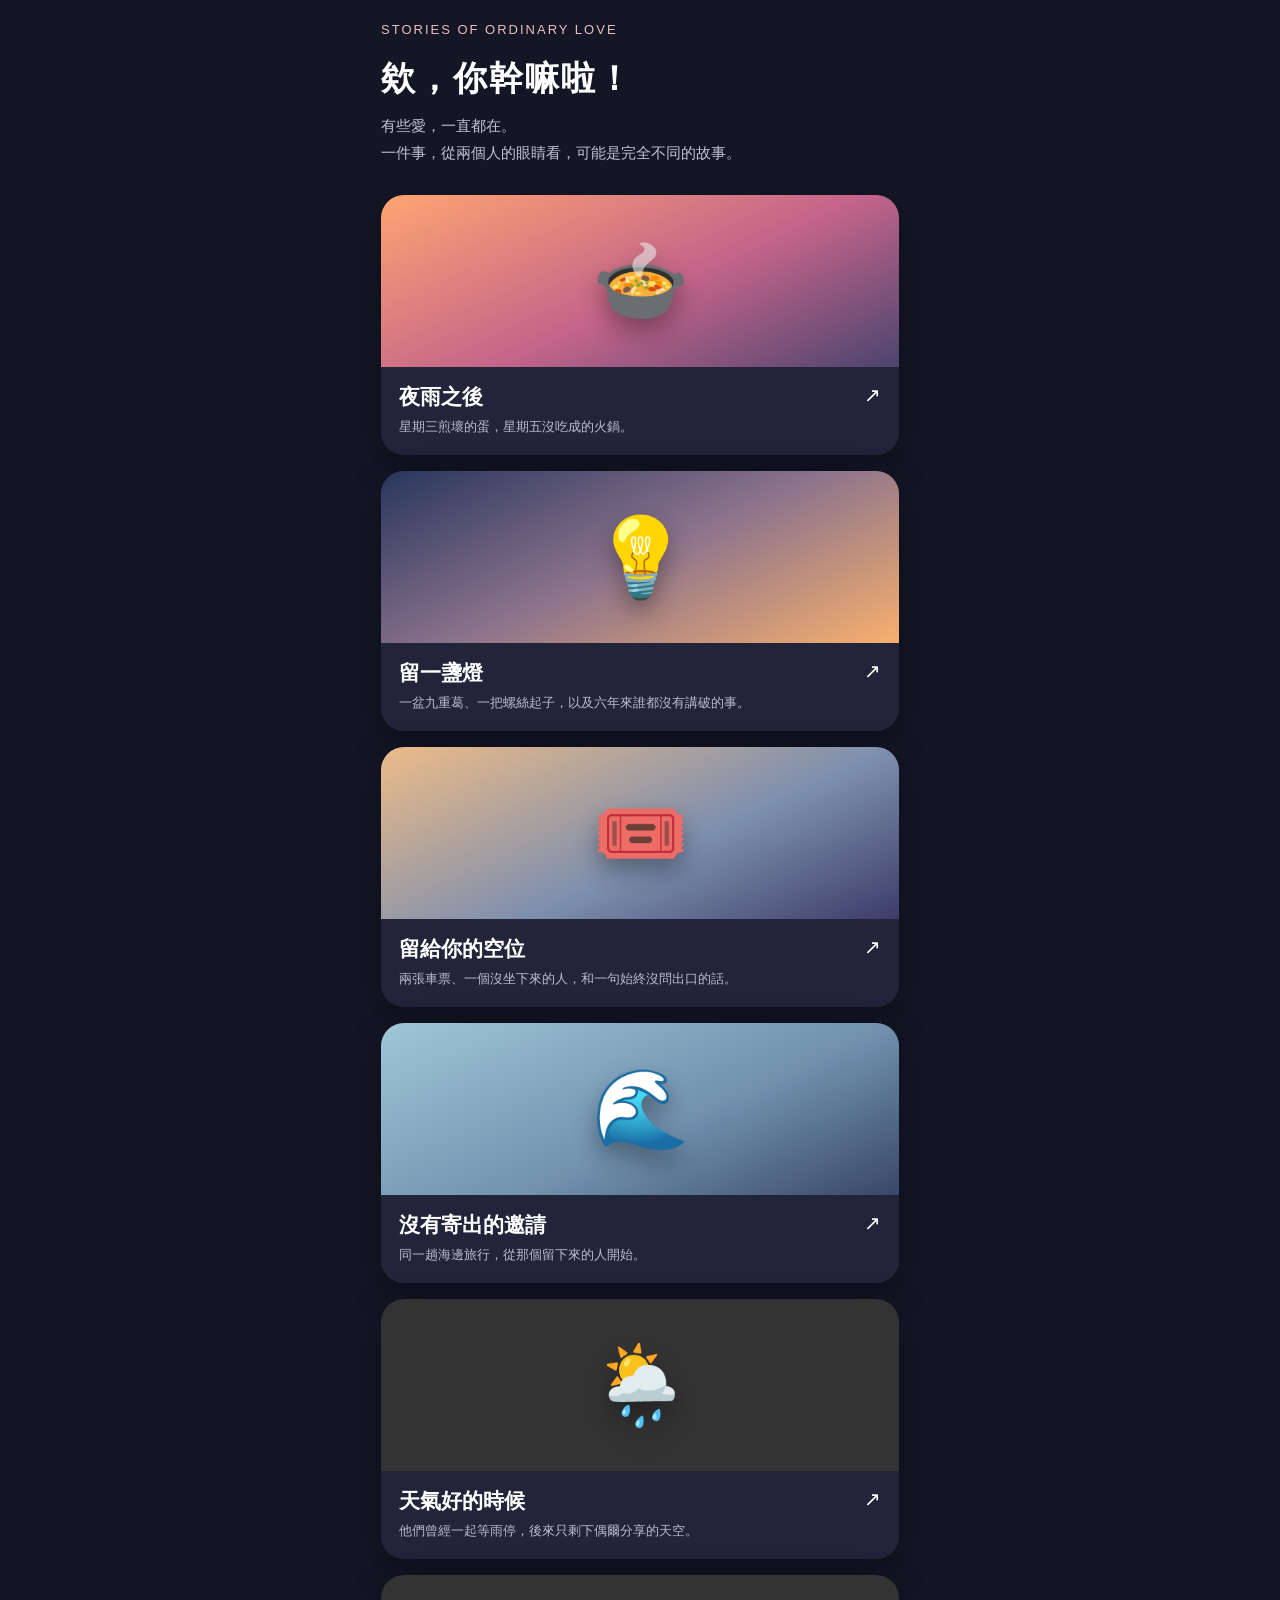
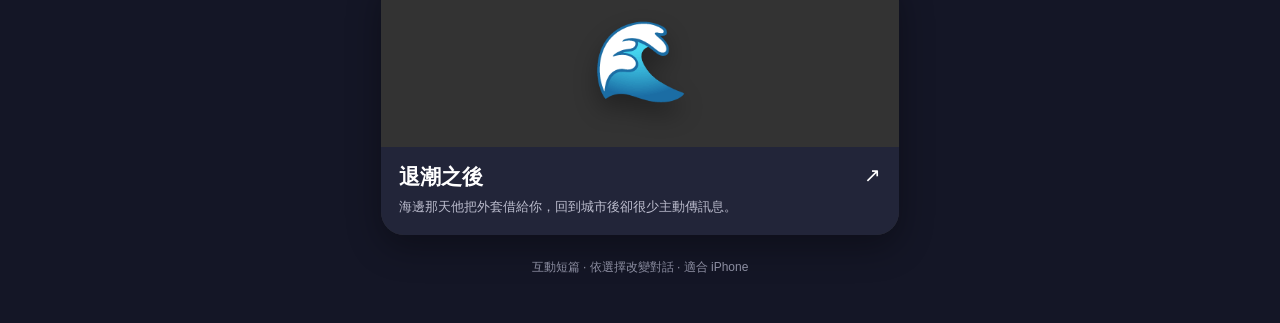
==== index.html @ e8dc50cb "Fix literal backslash-n in all six story endings" ====
<!doctype html><html lang="zh-Hant"><head><meta charset="utf-8"><meta name="viewport" content="width=device-width,initial-scale=1,viewport-fit=cover"><meta name="theme-color" content="#151728"><meta name="description" content="欸，你幹嘛啦！六篇關於日常、誤解、離別與愛的互動故事。"><title>欸，你幹嘛啦！｜互動故事館</title><style>
:root{font-family:-apple-system,BlinkMacSystemFont,"Noto Sans TC",sans-serif;color:#fff;--card:#25283e}*{box-sizing:border-box}body{margin:0;background:#141626;min-height:100dvh}.wrap{max-width:550px;margin:auto;min-height:100dvh;padding:env(safe-area-inset-top) 16px calc(35px + env(safe-area-inset-bottom))}button{font:inherit;cursor:pointer}.brand{font-size:13px;letter-spacing:2px;color:#eabebd;padding-top:22px}.lead{font-size:34px;letter-spacing:2px;line-height:1.25;margin:20px 0 12px}.sub{color:#c2c3d5;line-height:1.85;font-size:15px}.tiles{display:grid;gap:16px;margin-top:28px}.tile{border:0;text-align:left;width:100%;position:relative;overflow:hidden;border-radius:23px;padding:0;color:#fff;background:#333;box-shadow:0 12px 35px #0005}.tile .art{height:172px;display:grid;place-items:center;font-size:78px;position:relative;text-shadow:0 12px 25px #0005}.tile .detail{padding:16px 18px 19px;background:#222539}.tile strong{display:block;font-size:21px;margin-bottom:6px}.tile small{font-size:13px;color:#bbbccd}.tile .arrow{float:right;font-size:20px}.art.pot{background:linear-gradient(155deg,#ffa472,#c3648a 55%,#4b446e)}.art.light{background:linear-gradient(155deg,#28365d,#8c738c 50%,#f7b06e)}.art.seat{background:linear-gradient(155deg,#edbb88,#7d8fae 58%,#3c3c69)}.art.otherbank{background:linear-gradient(155deg,#9fc7d6,#7191af 58%,#394667)}.story{display:none}.nav{display:flex;align-items:center;justify-content:space-between;margin:18px 0 14px}.back{border:1px solid #ffffff45;border-radius:50px;padding:9px 15px;background:#ffffff12;color:#fff}.counter{color:#c8c2ce;font-size:13px}.sceneArt{height:245px;display:grid;place-items:center;position:relative;border-radius:24px;font-size:98px;overflow:hidden;text-shadow:0 12px 34px #0007}.sceneArt.pot{background:radial-gradient(circle at 85% 15%,#ffe6bb55,transparent 40%),linear-gradient(150deg,#ae6174,#44334d 70%,#252e4b)}.sceneArt.light{background:radial-gradient(circle at 50% 50%,#ffc96b77,transparent 36%),linear-gradient(150deg,#30425d,#171e36 78%)}.sceneArt.seat{background:radial-gradient(circle at 25% 15%,#fff3bd88,transparent 48%),linear-gradient(145deg,#b79c9b,#40577a)}.sceneArt.otherbank{background:radial-gradient(circle at 25% 15%,#e9f4ff88,transparent 48%),linear-gradient(145deg,#83b6c6,#344a71)}.time{font-size:12px;color:#dfc3bc;letter-spacing:1px;margin:24px 0 7px}.chapter{font-size:27px;line-height:1.35;margin:0 0 14px}.prose{font-size:16px;line-height:1.9;white-space:pre-line;color:#f0edf4;margin-bottom:25px}.choices{display:grid;gap:10px}.choice{color:#25243a;text-align:left;background:#f8f1ed;padding:18px 17px;border:0;border-radius:15px;font-weight:600;line-height:1.5}.choice:active{transform:scale(.99);background:#e0ccdf}.scene-next{display:block;width:100%;padding:17px 20px;margin-top:12px;border:1px solid #d3b9b0aa;border-radius:15px;background:linear-gradient(110deg,#f3d1c0,#e7b4a4);color:#32283b;font-weight:700;text-align:left;font-size:16px}.scene-next:active{transform:scale(.99)}.ai-reply:empty{display:none}.ai-reply{white-space:pre-wrap;border-left-color:#e8b2ca}.note{font-size:13px;line-height:1.8;color:#a6a8c2;margin:18px 0}textarea{width:100%;background:#faf5f1;border:0;border-radius:14px;padding:16px;font:inherit;min-height:125px;resize:vertical;color:#302c40}.primary{display:block;width:100%;border:0;border-radius:50px;background:linear-gradient(100deg,#f3bdc6,#f6caab);padding:16px;font-weight:700;color:#34263c;margin-top:14px}.secondary{display:block;width:100%;border:1px solid #a9a5bf66;color:white;background:transparent;padding:13px;border-radius:50px;margin-top:12px}.quote{background:#f5e4dc;color:#332e40;padding:20px;border-radius:16px;white-space:pre-line;line-height:1.85}.reveal{background:#252a42;padding:19px;border-left:3px solid #ffd0aa;border-radius:12px;line-height:2;white-space:pre-line;margin-top:15px}.footer{text-align:center;color:#9294a8;font-size:12px;margin-top:24px}.hearts{font-size:24px;opacity:.9}progress{width:100%;height:4px;accent-color:#ffd2ad;margin:5px 0 15px}
</style></head><body><main class="wrap"><section id="home"><div class="brand">STORIES OF ORDINARY LOVE</div><h1 class="lead">欸，你幹嘛啦！</h1><div class="sub">有些愛，一直都在。<br>一件事，從兩個人的眼睛看，可能是完全不同的故事。</div><div class="tiles" id="tiles"></div><p class="footer">互動短篇 · 依選擇改變對話 · 適合 iPhone</p></section><section class="story" id="story"><div class="nav"><button class="back" id="homebtn">← 故事館</button><span class="counter" id="count"></span></div><progress id="bar" max="100" value="0"></progress><div class="sceneArt" id="art"></div><div class="time" id="time"></div><h2 class="chapter" id="title"></h2><div class="prose" id="text"></div><div class="choices" id="choices"></div><div id="extra"></div><div class="note" id="footnote"></div></section></main>
<script>
const stories=[
{id:'pot',name:'夜雨之後',tag:'一頓沒吃成的火鍋',emoji:'🍲',more:'星期三煎壞的蛋，星期五沒吃成的火鍋。',steps:[{"time":"星期三 · 17:36","title":"星期五，先說好喔","body":"超市門口下著雨，他突然指著火鍋海報。\n「欸，星期五要不要去吃？」\n\n你以為他在開玩笑。\n但他拿出手機，真的把星期五晚上七點半放進行事曆。\n\n「你要鴛鴦鍋還是麻辣？」\n\n他把雨傘往你的方向移。你突然開始期待那個還沒到的晚上。","opts":[["「吃完一起散步？」","walk","他說：「不要走太遠啦。」但沒有拒絕。"],["「這次我可以偷幾片肉？」","meat","「一片。最多一片！」你們笑著走進雨裡。"],["「你主動約的喔，別忘記。」","promise","他把行事曆畫面拿到你面前：「有記啦！」"]]},
{time:'星期三 · 20:46',title:'半熟蛋，完全熟',body:'「你吃飯了？」\n「吃了啊。」\n你打開冰箱，只剩兩顆蛋。\n他看你一眼，把遊戲暫停。\n「……我煎給你啦。」\n\n「我要半熟的。」\n「我知道啦！」\n三分鐘後，蛋黃全熟。\n他低聲罵了一句，還是把比較漂亮的那一顆給你。',opts:[['「其實我想跟你一起吃。」','soft'],['「你的半熟是石頭嗎？」','joke'],['從後面抱他一下','hug']]},
{time:'星期三 · 21:16',title:'三片肉',body:'隔壁阿姨敲門，提醒陽台衣服淋濕了。\n他衝去救制服，一隻襪子卻掉到樓下。\n「靠，那隻很好穿欸！」\n你笑得直不起腰。\n\n後來他窩在沙發上，拿起手機確認行事曆。\n「欸，星期五火鍋七點半喔？我有記。」\n「你下午不是才約過？」\n「確認一下不行喔？」\n他瞥你一眼，忽然補一句：「可是這次不准偷吃我三片肉。」',opts:[['「你還記得三片喔？」','joke'],['「其實你今天主動約我，我很開心。」','soft'],['「好，七點半我來訂位。」','plan']]},
{time:'星期五 · 18:47',title:'穿好了的衣服',body:'你已經換好衣服。\n手機亮了。\n\n「我臨時有事，火鍋今天沒辦法了。抱歉。」\n\n你看向桌上昨天選好的菜單。\n訊息上顯示已讀。\n你不知道他正在做什麼。',opts:[['「你不是自己約我的嗎？」','anger'],['「發生什麼事了？」','ask'],['「我已經換好衣服了欸。」','hurt']]},
{time:'星期五 · 20:46',title:'門口的另一雙鞋',body:'回到家，玄關多了一雙白鞋。\n廚房傳來他的笑聲。桌上有兩個便當盒，以及你愛吃的布丁。\n\n他看到你，先是一愣。\n「欸，我朋友來一下。」\n「……你不要先生氣喔。」\n\n朋友走出來，眼睛紅紅的。\n「抱歉，我剛分手。是他叫我過來的。」\n\n他終於看著你。\n「我不該只說有事。但我當時真的不能丟下他。」',opts:[['「你可以陪他，但不要讓我一直等。」','honest'],['「所以我的感受就不重要？」','anger'],['「他現在還好嗎？」','care']]},
{time:'星期五 · 21:38',title:'一盒布丁',body:'朋友走了。\n他把布丁推到你面前。\n\n「我今天也有想跟你吃火鍋啊。」\n手機又響，是剛剛的朋友。\n他看著螢幕，沒有立刻接。\n你忽然不知道該希望他留下，還是希望他接電話。',opts:[['「你先確認他好不好，然後陪我一下。」','care'],['「其實我現在也需要你。」','honest'],['「今天先這樣吧。」','distance']]}],
reveal:'18:04，他收到朋友的求救訊息。\n他看了看你們訂好的火鍋，猶豫很久。\n\n他不擅長解釋，也怕你失望，最後只傳「有事」。\n\n在便利商店，他突然說：「幫我拿那個布丁。」\n朋友問：「誰要吃？」\n他說：「我家那個。」\n\n這些都沒有讓那次失約變得不痛。但那盒布丁也不是無緣無故出現的。'},
{id:'light',name:'留一盞燈',tag:'六年的樓梯燈',emoji:'💡',more:'一盆九重葛、一把螺絲起子，以及六年來誰都沒有講破的事。',steps:[{"time":"三年前 · 颱風過後","title":"你們一起搬起那盆花","body":"九重葛被颱風吹倒在樓梯間。\n你一個人搬不起來，阿岳穿著拖鞋下樓幫你。\n\n「你是在跟一盆植物打架喔？」\n\n你說以後等花開了，樓梯間一定很好看。\n他一邊幫你扶花盆一邊笑：「先活到下星期再說啦。」\n\n你們第一次約好一起照顧它。","opts":[["「我澆水，你幫我顧花盆。」","plant","他嫌你會把花淹死，隔天還是找來接水的盆子。"],["「等開花我們拍照！」","photo","他說很無聊，卻真的拿起手機拍了一張滿是泥土的花盆。"],["「以後路過也幫我看看嘛。」","look","他說：「我沒那麼閒。」但走上樓時還是回頭看了一眼。"]]},
{time:'星期日 · 19:38',title:'那盆不見了的植物',body:'你和阿岳住同一棟公寓六年。他住五樓，你住四樓。\n\n上次你半夜發燒，他送藥過來，隔天照樣跟你算七十六塊。\n\n但他最近常常不回訊息。\n而今天，你們一起照顧三年的九重葛不見了。\n\n他回你：「搬走了。樓梯不能放東西。」',opts:[['「你最近是不是在躲我？」','ask'],['「那盆養三年欸！你搬去哪？」','plant'],['直接上五樓敲門','door']]},
{time:'星期日 · 19:51',title:'他沒說的事',body:'阿岳開門時，穿著舊 T 恤，肩膀都是灰。\n後面堆滿紙箱。\n\n「你要搬家？」\n「對啊，公司調台中。」\n「什麼時候？」\n「明天。」\n\n你愣住了。\n他抱起紙箱，底下突然破了，螺絲灑滿樓梯。\n「幹！！！」',opts:[['蹲下去幫他撿螺絲','help'],['「你他媽螺絲真的掉滿地了。」','joke'],['「你怎麼現在才跟我講？」','hurt']]},
{time:'星期日 · 20:18',title:'三年前的那顆',body:'你們蹲著撿螺絲。\n他忽然指著其中一顆。\n\n「欸，那顆是三年前你借我的吧。」\n「哪有人記螺絲記三年？」\n「我啊，我還沒還。」\n\n你們笑了一下。\n然後他低頭說：「其實我沒有很想走啦。」\n\n你問他為什麼不早說。\n「因為我一想到你會問九重葛怎麼辦，就不知道怎麼回答。」',opts:[['「我以為你討厭我了。」','honest'],['「今晚我陪你整理。」','help'],['「我還是很生氣。」','hurt']]},
{time:'星期日 · 22:07',title:'一把鑰匙',body:'搬完最後一箱，他把借來的螺絲起子還給你。\n還有你家的備用鑰匙。\n\n「以後沒辦法幫你收包裹了。」\n\n他走到門口，突然停下。\n「欸，你樓梯口那個門牌歪很久了吧？」\n「蛤？你現在還在管這個？」\n「看了六年，很阿雜啊。」\n\n他低頭穿鞋。\n\n他把鞋帶綁得很慢，像還有話想說。\n最後只丟下一句：「那個……我明天九點走。」',opts:[['「你有必要現在才跟我說嗎？」','hurt','他停在門口：「我知道啦。這件事是我不好。」但還是沒說更多。'],['「……你明天路上小心。」','care','他回頭嗯了一聲，叫你別忘了幫九重葛澆水。'],['伸手抱他一下','hug','他僵了一秒，然後拍拍你的背：「欸，好啦，搬家又不是去火星。」']]},
{time:'星期一 · 23:16',title:'回家的樓梯',body:'阿岳搬去台中了。\n九重葛回到四樓。\n\n今天你又加班。\n走到樓梯口時，你發現四樓暗暗的。\n你摸到牆邊的開關。\n\n喀。\n\n燈亮了。\n\n這時手機震動。\n「欸，九重葛有澆水嗎？不要又澆到爛掉欸。」\n\n你扶了一下花盆，發現底下那個接水盤還是他買的。',opts:[['「有啦，你很煩欸。」','joke'],['「欸，謝謝你。」','soft'],['拍一張亮著的樓梯燈傳給他','light']]}],
reveal:'一個月前，公司通知阿岳調去台中。\n他坐在陽台，看著九重葛。\n\n朋友問：「怎麼不跟樓下那個講？」\n「就因為很熟，才不知道怎麼講啊。」\n\n那天你加班到很晚。\n阿岳聽到熟悉的腳步聲，先走出房門，輕輕按亮四樓樓梯間的燈。\n\n不是那一天而已。\n\n六年裡，他有好多個晚上都這樣。\n你回到家時，看見的往往已經是一條亮著的路。\n\n要搬走的前一天，他在玄關站了很久。\n「靠，以後誰幫這個白癡開燈。」\n\n他沒有把這件事告訴你。'},
{id:'seat',name:'留給你的空位',tag:'他的故事 · 第一個視角',emoji:'🎟️',more:'兩張車票、一個沒坐下來的人，和一句始終沒問出口的話。',steps:[{"time":"三個禮拜前 · 18:05","title":"原來是他先說想去的","body":"阿禾滑手機，突然把天文館的照片推給你。\n\n「欸，這個重新開幕了，一起去看看？」\n\n你笑他明明最討厭排隊。\n他說：「就是想看看它有多爛啊。」\n\n你們翻開行事曆，找到同一個空著的星期六。\n你心想：這次，是他先邀我的耶。","opts":[["「去完一起吃拉麵。」","ramen","他說要吃辣的。你甚至查了餐廳營業時間。"],["「我買車票，你找展覽。」","tickets","你已經在想像回程要一起吐槽什麼。"],["「你真的要跟我去喔？」","invite","「不然我問鬼喔？」他翻了個白眼，你笑得很開心。"]]},
{time:'星期六 · 09:17',title:'一張沒有指定座位的票',body:'你們約好去看海邊那座很老的天文館。\n\n三個禮拜前是阿禾自己說的：「聽說整修好了，去看看？」\n\n你查車次、買票，還記得他討厭七點起床。\n\n出門前，你把兩張車票拍給他。\n\n他回：「欸，我今天精神真的很差。」\n\n過了兩分鐘，又補：「你自己先去，不用等我。」\n\n窗外的太陽很好。你突然不太想出門了。',opts:[['「我其實是想跟你一起去，不是想看天文館。」','honest','手機安靜了一會。他沒有立刻說抱歉。你第一次把想要的事情講得這麼直接。'],['「好啊，我自己去。」把另一張票收起來。','quiet','你打出很輕鬆的兩個字，卻盯著那個對話框好幾分鐘。'],['「你上次明明說想去。」','hurt','你不想再裝作沒關係。他讀了訊息，回了一個「我知道」。']]},
{time:'星期六 · 10:23',title:'海風大得很過分',body:'你還是上車了。\n\n旁邊的位置空著。\n\n一個阿姨上車時指著座位：「這裡有人嗎？」\n你停了一下。\n\n「沒有。」\n\n她坐下來，打開一包水果糖，硬塞給你兩顆。\n「坐車吃這個，比較不會暈。」\n\n你其實不暈車。\n\n手機亮起。阿禾問：「你有上車？」',opts:[['拍窗外的海給他：「快到了。」','photo','他傳來：「靠，天氣也太好了吧。」你們像平常一樣說了句廢話。'],['「有。可是旁邊沒有你。」','honest','他回覆得很慢：「我知道。」你看不出那句話是什麼表情。'],['「你先好好休息，我晚點再跟你講。」','care','他只回：「好。」沒有多加解釋，卻很快讀了你的下一張照片。']]},
{time:'星期六 · 12:46',title:'那台壞掉的星球機',body:'天文館不如你想像中漂亮。\n\n入口的地球模型正在維修，星空影片還延遲了十五分鐘。\n\n你在紀念品店看到一台旋轉的小型星球機。\n三年前，你和阿禾曾經在一間餐廳看到類似的東西。\n那時他說：「這什麼幼稚鬼玩具。」\n十分鐘後卻偷偷按了三次開關。\n\n你拿起一台，售價比想像中貴。\n\n店員問：「送人的嗎？」',opts:[['「不是，買給自己的。」放回架上。','quiet','你笑了笑。原來有些記憶即使不買下來，也不會消失。'],['買一張很醜的星座貼紙，拍給阿禾。','joke','他秒回：「不要亂買。」然後又問：「有沒有比較醜的？」'],['傳：「欸，這個你一定會喜歡。」','photo','你等了一會，收到一句：「你怎麼還記得那個。」']]},
{time:'星期六 · 18:39',title:'樓下那台販賣機',body:'回到家，你在樓下販賣機前找零錢。\n\n阿禾剛好從樓梯走下來，頭髮亂得像剛睡醒。\n手裡拿著一把便利商店雨傘。\n\n「你回來了喔？」\n\n「嗯。」\n\n他看了一眼你手裡的車票。\n\n「好玩嗎？」\n\n你說了展覽延遲、阿姨塞水果糖、還有那台很醜的星球機。\n\n他笑出了聲。\n然後突然問：「那個……你今天是不是很失望？」',opts:[['「是啊，但我知道你今天很累。」','honest','他點點頭：「嗯。可是我也有想去。」他沒有承諾下次一定能去。'],['「你覺得呢？」','hurt','他一下子不知道怎麼回答。「我不是故意讓你等啦。」你們都不太滿意這句話。'],['「下次你安排，我什麼都不查。」','invite','他愣一下：「你很敢欸，說不定會搭錯車。」你說：「就搭錯啊。」']]},
{time:'星期日 · 21:08',title:'原來有人記得',body:'隔天，阿禾在門口丟給你一個紙袋。\n\n「你昨天不是說車上阿姨給你水果糖？」\n\n裡面是兩包同樣的糖。\n\n「這個……昨天的事我有想過。是我不好。」\n\n你翻到紙袋底部，發現一張手寫紙條。\n\n「昨天是我先約你的，卻讓你自己去了，對不起。下次讓我來安排，我想好好跟你一起出去。」\n\n你抬頭。\n他已經轉身走到樓梯口。\n\n「欸，糖不要一天吃完，很甜。」',opts:[['「那換你找一天，帶我出去。」','invite','他回頭點頭：「好。這次我來查時間跟車票，確定了再約你。」'],['「欸，我其實昨天很想你。」','honest','他站住。半晌只說：「……我知道啦。」然後把紙袋提把幫你折好。'],['「這糖明明很難吃欸。」','joke','他笑出聲：「靠！難吃還我啊。」你把糖藏到背後。']]}],
reveal:'星期六早上，阿禾把兩張車票的截圖看了很久。\n\n他前一晚沒睡好，原本以為只要說「你自己先去」，就不會拖累你的行程。\n\n可他忘了，你買票不是因為缺一個人湊優惠。\n\n下午，他重新查了去海邊的班車，卻沒有訂票。他怕答應了又做不到。\n\n你提到車上的水果糖時，他其實記住了。\n隔天路過商店，看見糖就買了兩包。\n\n他沒有因此變得很擅長陪伴；你也沒有因此不再想被主動選擇。\n只是那天，你們終於讓彼此多知道了一點。'},
{id:'otherbank',name:'沒有寄出的邀請',tag:'他的故事 · 另一個視角',emoji:'🌊',more:'同一趟海邊旅行，從那個留下來的人開始。',steps:[{"time":"三個禮拜前 · 18:05","title":"那個邀請是你說的","body":"你看到天文館重新開幕的照片。\n突然想起阿衡以前笑你玩星球機很幼稚。\n\n你自己問：「欸，要不要找一天去？」\n\n阿衡立刻拿出手機查車次，眼睛亮亮的。\n你其實有點開心，有人這麼期待你提議的事情。\n\n他問星期六可不可以。你點了頭。","opts":[["「回程搭慢車，一起看海。」","train","阿衡笑說你難得會安排。你心裡卻有點得意。"],["「去完吃拉麵？」","ramen","他馬上查附近餐廳，還問你吃不吃辣。"],["「欸，說好真的要去喔。」","promise","他在行事曆畫了一顆星，你看見了。"]]},
{time:'星期五 · 23:58',title:'已讀之前',body:'你叫阿禾。\n\n三個禮拜前，是你先約阿衡去海邊天文館。\n他後來把兩張車票買好了。那天你是真心想去的。\n\n可是這週事情多到你快喘不過氣。\n你終於回到家，連澡都懶得洗。\n\n阿衡又傳來：「我查好明天的交通了，起床打給你！」\n\n你看著訊息，忽然覺得明天的自己大概連說話都沒力氣。\n\n現在手機就在你手上。',opts:[['「欸，我明天可能真的沒力氣，你會失望嗎？」','honest','你看著送出去的訊息，心臟跳得有點快。他回：「會啊，因為我很期待跟你一起。」'],['先不講，明天醒來再決定。','quiet','你把手機蓋住。不是沒想到他，只是你現在真的不知道怎麼回。'],['傳一句：「我今晚真的好累，明早再跟你說好嗎？」','distance','你按了送出，想著明早要好好跟他講，卻還是怕看到他的失望。']]},
{time:'星期六 · 09:17',title:'你自己先去',body:'早上醒來，陽光照在你臉上。\n\n阿衡傳了兩張車票的照片。\n\n你知道他為這趟旅行查了好多東西。\n你也知道他討厭別人臨時變卦。\n\n可是你想到人群、火車、排隊，胃裡就縮了一下。\n\n最後你打字：「我今天精神真的很差。」\n「你自己先去，不用等我。」\n\n對話框安靜了。\n你忽然想知道他會不會生氣。',opts:[['「我不是不想跟你去，是我今天真的撐不住。」','honest','你把話講清楚了，但這不保證他就不失望。'],['收起手機，先去睡。','quiet','你睡不著，卻也沒有力氣把訊息重新打開。'],['補一句：「對不起。」','care','他回你：「我知道。」你不知道自己能不能接住他的失望。']]},
{time:'星期六 · 12:51',title:'星球機',body:'你起床喝水，翻到三年前的一張舊照片。\n\n是一台小小的星球機，一按就會把滿天星星投在天花板。\n\n你想起三年前那間餐廳。\n你明明嘲笑那東西幼稚，卻忍不住玩了好幾次。\n\n你甚至忘了自己曾經說過這件事。\n\n而他還記得。\n\n你很想傳給阿衡：「我還記得那個。」\n手指停在鍵盤上。',opts:[['傳：「欸，還記得這個嗎？幼稚鬼。」','joke','阿衡回：「不知道誰當時玩得最開心喔。」你站在廚房笑出聲。'],['傳：「天文館好玩嗎？你有吃飯嗎？」','care','他傳來一堆展覽抱怨，你很認真看完，也想著下次換你安排。'],['把照片收起來，晚點再跟他聊。','quiet','你沒有立刻打擾他，可是那張照片讓你想到原本想一起走的那段海邊。']]},
{time:'星期六 · 18:39',title:'下樓買水',body:'下午你終於睡飽，下樓買水。\n\n在販賣機前遇到剛回家的阿衡。\n\n他像平常一樣講幹話，抱怨展覽不好看，還說車上的阿姨強迫餵他水果糖。\n\n你一邊笑，一邊注意到他的車票折出了一道很深的摺痕。\n\n那本來應該是你們兩個人的下午。\n\n你很想說些什麼，又怕自己一開口就像在承諾下一趟一定會去。',opts:[['「欸，你今天是不是很失望？」','honest','他看著你：「當然啊。」沒有罵你，但也沒有假裝沒事。'],['「那阿姨給你的糖好吃嗎？」','joke','他說難吃得要命，卻把口袋剩下一顆拿出來給你。'],['「下次換我找個地方，好不好？」','invite','他抬頭：「真的？」你說：「我找看看。」你知道這句話得認真對待。']]},
{time:'星期日 · 21:08',title:'那兩包糖',body:'今天你路過一間商店。\n架上有兩包和昨天那位阿姨給阿衡一樣的水果糖。\n\n你拿起來，想起他昨天講故事時的表情。\n\n你沒有辦法補回那趟旅行。\n但你是真的很喜歡聽他講那些無聊的小事。\n\n你買了糖，寫一張字條，放進紙袋。\n\n現在站在阿衡門口，你忽然又不太想按門鈴。\n\n因為你不確定他還會不會願意邀請你。',opts:[['按門鈴：「欸，我有東西給你。」','care','他一開門就問你是不是來討債。你把紙袋塞給他，忍不住笑。'],['敲門後說：「昨天的事，我想再講一下。」','honest','他把門拉開一點，讓你進去。你們沒有立刻談完，但這次你沒有消失。'],['把紙袋放門口，傳訊息叫他拿。','quiet','你聽見屋裡傳來拖鞋聲。還沒走遠，他就傳了句：「這什麼啦！」']]}],
reveal:'同一個星期六，阿衡坐上了往海邊的火車。\n\n他旁邊的位置空著。阿姨問可不可以坐，他說「可以」。\n\n他其實沒那麼想看天文館。他最期待的是回程時跟你一起吐槽展覽有多爛。\n\n他有點生氣，有點委屈，但仍然在紀念品店看到幼稚的星球機時，第一個想起你。\n\n他沒有要求你變成一個永遠有力氣陪伴的人。\n他只是希望，下次你想到他時，能讓他知道。\n\n而你也有權利說累、說不想去、說需要自己待著。\n這兩份需要，不必用誰比較愛誰來決勝負。'}
,
{"id":"rainradio","name":"天氣好的時候","tag":"有些親近，停在一則天氣訊息","emoji":"🌦️","more":"他們曾經一起等雨停，後來只剩下偶爾分享的天空。","steps":[{"time":"初夏 · 星期六 15:26","title":"再等五分鐘","body":"小朔跟小言在舊書市集被午後雷雨困住。\n\n兩個人擠在窄窄的騎樓下。小言把手裡的紙袋護進外套，裡面是小朔剛買的絕版漫畫。\n\n「你自己的書都濕了欸！」\n「你那本比較貴啊。」\n\n小朔忍不住笑。\n雨太大，沒有人走得了。小言突然說：「下次來，你挑書，我找吃的。」\n\n小朔從沒想過，自己會開始期待一個普通的星期六。","opts":[["「說好喔，下次換你約。」","invite","小言看了他一眼：「我記性很差欸。」說完卻把市集日期拍進手機。"],["「你幹嘛保護我的書？」","care","「因為你剛剛找這本找到像在尋寶。」小言把濕掉的袖子擰了擰。"],["「下次別來，下雨麻煩死了。」","joke","小言說：「好啊，那我們改去有冷氣的。」你們開始亂講一堆地方。"]]},{"time":"兩週後 · 19:17","title":"一張很醜的天空","body":"你們並沒有天天聊天。\n\n小言卻偶爾傳來照片：路邊的雲、錯得離譜的路牌、便利商店門口睡覺的狗。\n\n今天他傳來一張灰得像水泥牆的天空。\n「這看起來會下雨嗎？」\n\n小朔回：「你問我幹嘛，我又不是氣象局。」\n\n三秒後，他又傳：「你上次說的那家麵店，我查到了。」","opts":[["「好啊，那什麼時候去？」","invite","小言說最近班表很亂，確認後再講。你等了一會，沒有追問。"],["傳一張自己窗外的天空回去","photo","他回：「你那邊比較漂亮。」小朔看著兩張很普通的照片笑了。"],["「你其實是想找我聊天吧？」","tease","小言傳了一個翻白眼的貼圖，過幾秒又問：「你吃晚餐了沒？」"]]},{"time":"入秋 · 星期五 22:04","title":"說好了，卻沒有日期","body":"以前你們會說很多廢話。\n現在小言回訊息變慢了。\n\n你還記得他答應找一天去吃麵，但一直沒說哪天。\n你終於問：「我們是不是變得不太一樣了？」\n\n他過了很久才回：「最近真的很累，事情很多。我不是故意不回。」\n\n窗外雨聲開始大起來。\n你握著手機，不知道該從哪一句開始。","opts":[["「我不是要你一直回，我只是有點想你。」","honest","訊息被讀了。半小時後他回：「我知道。只是我不知道怎麼回得好。」"],["「如果不想約了，直接跟我說也沒關係。」","direct","他回：「不是討厭你。但我現在真的沒辦法像之前那樣。」讀完你安靜了好久。"],["先不回，去煮一碗麵","quiet","水滾的時候你突然想起，最早明明只是想找個人一起吃飯。"]]},{"time":"星期日 · 16:38","title":"轉角那間麵店","body":"小朔一個人路過那家說好要一起去的麵店。\n玻璃窗上貼著：「本週最後營業日」。\n\n你差點拿起手機拍給小言。\n手都抬起來了，又停住。\n\n店裡老闆娘問：「一位嗎？」\n你點頭。\n\n端上來的麵很燙，辣得你一直喝水。\n你想到如果小言在，一定會笑你不會吃辣還硬點。","opts":[["拍麵傳給他：「真的很好吃欸。」","photo","他沒有馬上回，你把手機扣下來，先把麵吃完。"],["「一位。」然後把手機收起來","solo","窗邊的光照在桌上。你還是覺得這碗麵很好吃。"],["打字：「我其實希望今天有你。」","honest","你看了很久才傳出去。這句話沒有替對方安排任何答案。"]]},{"time":"星期一 · 18:11","title":"一個不太適合的邀請","body":"小言突然傳來：「我看到你說那間店要關了。」\n\n他又傳：「抱歉，最近真的沒力氣維持以前那種聊天。」\n\n「我不是沒記得你。可是我現在能給的可能就這樣。」\n\n小朔盯著這段話。\n從前那場雨、紙袋、兩張灰灰的天空，全都還在手機裡。\n\n你既覺得他終於說清楚了，又有一點失落。","opts":[["「謝謝你說清楚。我需要的可能不只這樣。」","boundary","小言回：「我知道。」你們沒有吵架，卻都沉默了。"],["「那至少偶爾還能互傳醜照片吧。」","small","他說：「可以啊。」你也知道這不一定等於以前的親密。"],["「其實那時候我真的很開心。」","memory","過了很久，他回：「我也是。」就只有這三個字。"]]},{"time":"下一個雨天 · 17:32","title":"外套口袋裡的收據","body":"下雨了。\n\n小朔翻外套找悠遊卡，摸出一張皺巴巴的紙。\n是那次舊書市集的收據。\n背面被小言亂畫了一隻很醜的青蛙。\n\n那天他們在騎樓躲雨，誰也沒想到會變成後來的樣子。\n\n手機震動。\n小言傳來一張照片，是雲層裂開的一小塊藍天。\n「今天這張沒有很醜吧？」\n\n小朔看了一會。","opts":[["「有比較好一點啦。」","joke","他回了一個笑臉。沒有新約定，但這一刻真的有人在分享天空。"],["「那隻醜青蛙我還留著。」","memory","小言回：「靠，你竟然沒丟。」兩個人都想起了那天的雨。"],["先把收據放回口袋","quiet","你沒有立刻回覆。雨還在下，麵店的味道卻突然很清楚。"]]}],"reveal":"初夏那天，小言把小朔的漫畫塞進外套，自己的書被雨淋皺了角。\n\n他真的很喜歡那段一起亂逛的時間。\n後來他生活裡的事情漸漸擠在一起，看到小朔的訊息，常常不知道該怎麼回，才不會讓一段簡單的聊天變成新的期待。\n\n有幾次，他打了「下星期去吃麵？」又刪掉，因為他知道自己還不能確定會不會到。\n\n他不想說謊，也沒有勇氣太早說清楚。\n等真正開口時，那家麵店已經關了。\n\n有些在乎是真的，有些無法給予也是真的。小朔所等待的那頓飯，並沒有因為小言記得一片雲就被補回來。"},
{"id":"tide","name":"退潮之後","tag":"有些靠近很真，分開後卻仍然安靜","emoji":"🌊","more":"海邊那天他把外套借給你，回到城市後卻很少主動傳訊息。","steps":[{"time":"星期六 · 14:18","title":"最後一班接駁車","body":"阿澄到海邊參加攝影散步，路不熟，差點錯過最後一班接駁車。\n\n小遠坐在站牌旁，看他拿著手機找路。\n「欸，這班不是去海邊，是回車站的。」\n\n你們最後乾脆一起走向海岸。\n走到防波堤時，風把你的帽子吹走，小遠跑得差點踩進水裡。\n\n「我只是想拍照，不是來比賽追帽子欸！」\n\n你們笑到停不下來。","opts":[["「帽子救回來了，請你喝飲料。」","care","小遠說：「那我要最貴的。」最後卻選了最普通的紅茶。"],["「你剛剛跑超醜。」","joke","他說：「那下次你自己去追。」講完把帽子扣回你頭上。"],["「下次還要一起來拍照嗎？」","invite","他想了一下：「可以啊，這邊日落真的不錯。」"]]},{"time":"星期六 · 18:42","title":"風變涼的時候","body":"天慢慢暗了。\n\n你們坐在堤防上，聊到各自喜歡的地方、常去的店，還有很想做但一直沒去做的事。\n\n海風突然變冷。\n小遠把自己的外套放到你腿上。\n「你穿啦，我等一下坐車比較不冷。」\n\n你問他：「那你呢？」\n「我比你耐冷啊。」\n\n然後他自己打了一個超大噴嚏。","opts":[["「耐冷個屁。」把外套分一半給他","share","你們各抓著外套一角，笑著擠在一起。"],["「欸，你其實人很好欸。」","soft","他說：「你現在才發現？」語氣很跩，耳朵卻有點紅。"],["「那你靠過來一點啊。」","near","他看了你一下，真的往旁邊挪了幾公分。"]]},{"time":"星期日 · 23:08","title":"昨天和今天","body":"回到城市以後，你們傳了幾張照片。\n\n小遠說你拍海的照片很好看，還留了一張當桌布。\n你突然覺得和這個人相處很輕鬆。\n\n你傳：「欸，下次你有空再一起去哪裡？」\n\n訊息已讀。\n半夜他回：「好啊，等我忙完。」\n\n你盯著那句話。它很友善，也沒有日期。","opts":[["「好啊，你有空再找我。」","space","你決定不替他排時間，但還是會期待通知跳出來。"],["「下星期三可以嗎？」","invite","他回：「那天不行，工作很滿。」沒有另外提日期。"],["傳一張他打噴嚏的糊照","joke","他秒回：「幹你刪掉。」你笑了，卻仍然不知道下次何時見。"]]},{"time":"下個星期五 · 20:16","title":"兩個人的照片","body":"你在整理相簿，看到小遠把帽子塞回你頭上的照片。\n他當時笑得很近。\n\n朋友問：「欸，你最近怎麼一直看那張？」\n\n你也不知道怎麼解釋。\n那個下午確實很好。\n但小遠這週沒有主動找你。\n\n你打開他的聊天視窗，又關掉。","opts":[["「他那天真的很可愛。」","admit","朋友笑你：「你這個臉已經回答了啦。」"],["把手機收起來，跟朋友去吃晚餐","life","餐廳很吵，你還是有笑、有吃、有參與這個晚上。"],["傳一句：「欸，那件外套你拿回去沒？」","contact","小遠回：「有啦。」又補：「你怎麼突然問這個？」"]]},{"time":"隔週 · 星期二 19:34","title":"突然亮起的訊息","body":"你剛下班，手機亮了。\n\n小遠傳來一張天空照片：「你看，今天的雲跟那天海邊很像。」\n\n他沒有提到下次見面。\n你卻一下子想起他奔跑追帽子的樣子。\n\n他又傳：「我今天真的累爆。」\n\n你忽然有點想直接問：你有沒有想跟我再見？","opts":[["「你下次想去海邊，換你約我。」","clear","他回：「好啊，我有空會跟你講。」這不是承諾某一天，但你講清楚了。"],["「你今天辛苦啦。先去吃飯。」","care","他回：「你也是。」你決定今晚先照顧自己的生活。"],["「我覺得那天跟你一起很開心。」","honest","他回：「我也是。」你看著這句話，沒有急著把它讀成更多。"]]},{"time":"星期六 · 17:55","title":"沒有約好的日落","body":"今天傍晚天色很好。\n你本來想一個人去附近看夕陽。\n\n打開相簿時，看到小遠那張很醜的打噴嚏照片，忍不住笑出聲。\n\n他那天確實靠過來、把外套給你、跟你聊了很久。\n那些事情並不因為他這週沒約你而變成假的。\n\n但現在，想不想再次見面，仍然需要他自己做出選擇。\n\n你穿上鞋。手機就在口袋裡。","opts":[["自己出去看夕陽，晚點再回訊息","go","外面風很舒服。你並沒有忘記那天，只是今天也有今天。"],["把糊照傳過去：「這個人欠我一次日落。」","joke","他回一個快笑死的貼圖：「那張到底什麼時候刪？」"],["傳：「如果哪天你也想見我，就找我。」","open","按下傳送後，你的心跳很快。但你沒有替他決定答案。"]]}],"reveal":"在海邊那天，小遠真的很享受和阿澄待在一起。\n\n阿澄笑起來很直接，也不介意和他一起做些蠢事。他追帽子時其實自己也笑到不行。\n\n回到城市以後，他把一張海邊照片存成桌布。那個瞬間是真的。\n\n但小遠也知道自己現在生活很滿，不確定是否願意維持固定的見面與聯絡。\n他打開過幾次聊天視窗，想發張天空照片，又覺得沒有新鮮事。\n\n最後，他還是傳了那張雲的照片。\n\n他記得阿澄，但還沒有安排下次見面。這不是阿澄可以靠更努力聊天就補上的空白。"}
];
const reflectionScenes={"pot":{"time":"星期五 · 22:14","title":"桌上還放著那張訂位截圖","body":"朋友離開後，你坐回客廳，外套還沒脫。\n\n手機的行事曆還寫著：19:30，火鍋。\n你記得星期三下雨時，他把傘往你這裡挪，還一本正經地說只准偷一片肉。\n\n那時候，你連要點什麼湯底都想好了。\n\n你把手機放在桌上。螢幕暗了，又亮起。","object":"手機上那張兩人座的訂位截圖","memory":"雨聲、兩顆蛋，以及他問你星期五想吃什麼湯底的聲音"},"light":{"time":"星期一 · 23:18","title":"樓梯間忽然安靜了","body":"你回到四樓，鑰匙碰到門鎖，發出一點聲音。\n\n以前這個時候，偶爾還會聽見樓上傳來阿岳罵電視的聲音。\n\n九重葛還放在原來的位置。\n你想到三年前颱風剛走，你們滿手泥巴地把它搬上樓。他還笑你跟一盆花打架。\n\n你摸到牆上的開關，手卻停了一下。","object":"九重葛旁邊那圈淡淡的水痕","memory":"三年前颱風過後，阿岳穿拖鞋下來幫你搬花盆"},"seat":{"time":"星期日 · 22:06","title":"那張票還夾在手機殼裡","body":"房間的燈沒關。\n\n你拿出手機，兩張車票的截圖還在相簿裡。\n三個星期前，阿禾把天文館的照片拿給你看，說：「一起去看看？」\n\n你記得自己開始查車次，甚至想好回程要跟他抱怨展覽有多爛。\n\n星期六已經過去了。\n你把手機扣在床上，又忍不住拿起來。","object":"當初兩個人一起看的天文館照片","memory":"三個星期前，阿禾主動問你要不要一起出去的聲音"},"otherbank":{"time":"星期日 · 22:06","title":"行事曆裡那顆星星","body":"店裡已經打烊，你把鐵門拉下一半。\n\n手機行事曆裡，星期六還畫著一顆星星。\n你想起三個星期前，是自己問阿衡要不要去天文館。\n\n他當時笑得很開心，立刻開始查車次。\n你原本也期待一起搭火車看海。\n\n昨天晚上，你卻一個人坐在家裡。\n你摸了摸口袋裡沒寄出的明信片。","object":"星期六行事曆上畫的星星","memory":"你主動邀他去天文館時，阿衡一下子亮起來的眼神"},"rainradio":{"time":"雨停之後 · 19:04","title":"那張收據還在","body":"你回到家，把外套掛起來。\n\n收據從口袋裡掉出來。上面有一隻小言畫的醜青蛙。\n\n你記得第一次躲雨時，他把你的書護進外套。那天你真的期待以後還會有很多這樣的下午。\n\n窗外還在滴水。手機安安靜靜的。","object":"畫著醜青蛙的舊收據","memory":"騎樓底下的大雨，還有那句『下次我找吃的』"},"tide":{"time":"星期六 · 20:46","title":"那張被風吹歪的照片","body":"你回家把鞋子踢到玄關。\n\n相簿裡的第一張，就是那天小遠追帽子時被風吹得很糊的照片。\n\n你記得他把外套披過來，也記得兩個人坐在海邊笑到停不下來。\n\n你當時真的覺得，下次一定還會有這樣的下午。","object":"海邊那張模糊的合照","memory":"帽子差點掉進海裡，以及他笑著把帽子扣回你頭上的動作"}};
const closingScenes={"pot":"隔天，你打開冰箱，看見昨晚沒煮的水餃。\n\n手機上有他傳來的一句：「我昨天講得不好。你今天要不要先一起吃飯？」\n\n你還沒有回。\n但那個晚上，你想要的從來不只是一鍋肉。","light":"隔天的四樓安安靜靜。\n\n你替九重葛加了點水，阿岳傳來一張台中租屋處亂七八糟的照片。\n\n「這邊樓梯超爛。比你那棟還爛。」\n\n你笑了一下。下樓時，把門輕輕帶上。","seat":"星期三晚上，阿禾傳了一張列車時刻表。\n\n「下下週六你有沒有空？我先確定好時間，這次換我買票。」\n\n你沒有立刻忘記上次的失望。\n但這一次，你不用自己先把整天排好。","otherbank":"星期三晚上，你打開時刻表，挑出自己真的有空的一天。\n\n你把車次傳給阿衡：「下下週六，要不要一起去？票我來買。」\n\n按下傳送之後，你有點緊張。\n這次不是讓他猜，而是你真的開口了。","rainradio":"隔天，小朔把醜青蛙收據夾進那本舊漫畫。\n\n小言又傳了一張天氣照。\n\n這一次，小朔先把書看完，才慢慢回他。\n\n那碗錯過的麵沒有吃成，但未來的日子，也還有其他人可以一起吃飯。","tide":"傍晚你走到河堤，天空有一大片橘色的光。\n\n手機沒有新的邀約。\n\n你拍了張照片，先留在自己的相簿。\n\n那天的海風很好，今天的也很好。"};
const memorySeeds={"pot":["那個星期三，他把雨傘往你那邊挪，還問你要什麼湯底。你記得他主動邀約時，自己心裡突然有多開心。","那張星期五晚上七點半的行事曆"],"light":["三年前颱風過後，你們一起把花盆扶正。那天只覺得他嘴巴很壞，誰知道這會成為三年的習慣。","那盆九重葛留下的水痕"],"seat":["你記得他第一次把天文館照片推到你面前時的表情。星期六在發生以前，已經讓你期待了三個禮拜。","那張沒有用到的車票"],"otherbank":["那天下午是你先提出邀請的。你記得阿衡聽見時眼睛一亮，也記得自己其實很想跟他一起去。","那份畫著星星的行事曆"],"rainradio":["你一直記得那個市集雨天。也記得某些日常訊息曾讓你覺得被惦記。","那張畫著醜青蛙的收據"],"tide":["你原本以為海邊那天只是一次散步，後來才發現自己很期待有人也想再次見到你。","那張被風吹糊的照片"]};
let active=null,idx=0,log=[],revealed=false,endingPhase=0,originalWords='',closingWords='',pendingResponse=null;const $=id=>document.getElementById(id);
function esc(v){return v.replace(/[&<>"']/g,c=>({'&':'&amp;','<':'&lt;','>':'&gt;','"':'&quot;',"'":'&#39;'}[c]))}
function home(){active=null;$('home').style.display='block';$('story').style.display='none';history.replaceState({},'',location.pathname)}
function start(id){active=stories.find(x=>x.id===id);idx=0;log=[];revealed=false;endingPhase=0;originalWords='';closingWords='';pendingResponse=null;$('home').style.display='none';$('story').style.display='block';history.replaceState({},'','#'+id);render()}
function pick(label,tag){const opt=active.steps[idx]?.opts.find(a=>a[0]===label);log.push({label,tag});if(opt?.[2]){pendingResponse={text:opt[2],time:active.steps[idx].time,title:active.steps[idx].title};}else{idx++;}render();window.scrollTo(0,0)}
function render(){if(!active)return;
if(pendingResponse){
$('count').textContent='選擇的回應';
$('bar').value=idx/active.steps.length*100;
$('art').className='sceneArt '+active.id;$('art').textContent=active.emoji;
$('time').textContent=pendingResponse.time;
$('title').textContent=pendingResponse.title;
$('text').textContent=pendingResponse.text;
$('choices').replaceChildren();$('extra').replaceChildren();
const b=document.createElement('button');b.className='choice';b.textContent='繼續故事  ›';b.onclick=()=>{pendingResponse=null;idx++;render();window.scrollTo(0,0)};$('choices').appendChild(b);
$('footnote').textContent='這段回應發生在你剛剛做出選擇的那個時刻。';
return;
}
let end=idx>=active.steps.length;
$('count').textContent=end?'終章':(idx+1)+' / '+active.steps.length;$('bar').value=end?100:idx/active.steps.length*100;
$('art').className='sceneArt '+active.id;$('art').textContent=active.emoji;
$('extra').innerHTML='';$('choices').innerHTML='';
if(!end){let s=active.steps[idx];$('time').textContent=s.time;$('title').textContent=s.title;
$('text').textContent=s.body;
s.opts.forEach(a=>{const b=document.createElement('button');b.className='choice';b.textContent=a[0]+'  ›';b.onclick=()=>pick(a[0],a[1]);$('choices').append(b)});
$('footnote').textContent='沒有所謂正確選項。故事裡的人也有自己的需要。'}else {
const box=$('extra'),seed=memorySeeds[active.id]||['你記得那天原本有多期待。','那件你留下的小東西'];
$('time').textContent=endingPhase===0?'餘韻 · 那時候的期待':endingPhase===1?'你還沒說完的話':endingPhase===2?'另一個人的那一天':'往後的日子';
if(endingPhase===0){
const scene=reflectionScenes[active.id]||reflectionScenes.seat;
$('time').textContent=scene.time;
$('title').textContent=scene.title;
$('text').textContent=scene.body;
const b=document.createElement('button');b.className='scene-next';b.textContent='把那件東西拿起來  →';b.onclick=()=>{endingPhase=1;render();window.scrollTo(0,0)};box.appendChild(b);
$('footnote').textContent='';
}else if(endingPhase===1){
const scene=reflectionScenes[active.id]||reflectionScenes.seat;
$('time').textContent=scene.time;
$('title').textContent=scene.object;
$('text').textContent='你望著'+scene.object+'。\n\n'+scene.memory+'。\n\n你沒想到自己會把這件小事記得這麼清楚。\n\n有些話那時候沒講，現在房間裡只剩下你。';
const p=document.createElement('p');p.className='note';p.textContent='你拿起手機，打了一段字。這次，沒有一定要傳出去。';box.appendChild(p);
const ta=document.createElement('textarea');ta.placeholder='欸，其實那天我……';ta.value=originalWords;box.appendChild(ta);
const next=document.createElement('button');next.className='primary';next.textContent='把手機放下';ta.oninput=()=>{originalWords=ta.value};next.onclick=()=>{originalWords=ta.value;endingPhase=2;render();window.scrollTo(0,0)};box.appendChild(next);
$('footnote').textContent='你可以留白，也可以寫下任何話。';
}else if(endingPhase===2){
$('title').textContent='你想說的話，已經留下。';
$('text').textContent=''+(originalWords.trim()?'「'+originalWords+'」\n\n':'')+'你把手機放在一旁。房間裡安靜了一會。\n\n至於他那一天經歷了什麼，你現在還不知道。就算知道了，你的失望也不會因此變成假的。';
if(!revealed){const see=document.createElement('button');see.className='primary';see.textContent='看看他的那一天';see.onclick=()=>{revealed=true;render();window.scrollTo(0,0)};box.appendChild(see)}
else{const div=document.createElement('div');div.className='reveal';div.textContent=active.reveal;box.appendChild(div);const advance=document.createElement('button');advance.className='primary';advance.textContent='帶著兩邊的故事繼續走';advance.onclick=()=>{endingPhase=3;render();window.scrollTo(0,0)};box.appendChild(advance)}
$('footnote').textContent='隱藏視角不是替任何人的行為開脫。';
}else{
$('title').textContent='明天還會有新的日子。';
$('text').textContent=closingScenes[active.id]||'日子仍然在往前走。';
const ta=document.createElement('textarea');ta.placeholder='想對這段故事說些什麼？';ta.value=closingWords;ta.oninput=()=>closingWords=ta.value;box.appendChild(ta);
const save=document.createElement('button');save.className='primary';save.textContent='複製我的完整遊玩紀錄';save.onclick=()=>{closingWords=ta.value;const record=active.name+'\n'+log.map((x,i)=>(i+1)+'. '+x.label).join('\n')+'\n我的期待：'+originalWords+'\n最後：'+closingWords;navigator.clipboard.writeText(record).then(()=>save.textContent='已複製',()=>save.textContent='無法複製')};box.appendChild(save);
const ask=document.createElement('button');ask.className='primary';ask.textContent='讓 AI 聽聽我想說的話';ask.onclick=async()=>{closingWords=ta.value;if(!closingWords.trim()){status.textContent='先留一句想說的話，再讓我回應你。';return}ask.disabled=true;ask.textContent='正在讀你的故事……';status.textContent='';try{const resp=await fetch('https://love-stories-reply-api.onrender.com/api/respond',{method:'POST',headers:{'Content-Type':'application/json'},body:JSON.stringify({story:active.name,choices:log.map(x=>x.label),expectation:originalWords,words:closingWords})});const data=await resp.json();status.textContent=resp.ok?data.reply:(data.error||'暫時無法回應，稍後再試。')}catch(e){status.textContent='目前無法連接故事回應服務，稍後再試。'}finally{ask.disabled=false;ask.textContent='再聽我說一次'}};box.appendChild(ask);const status=document.createElement('div');status.className='reveal ai-reply';status.setAttribute('aria-live','polite');box.appendChild(status);
const back=document.createElement('button');back.className='secondary';back.textContent='回故事館';back.onclick=home;box.appendChild(back);
$('footnote').textContent='結局不是要你立刻做出決定。';
}
}}
$('tiles').innerHTML=stories.map(s=>'<button class="tile" data-id="'+s.id+'"><div class="art '+s.id+'">'+s.emoji+'</div><div class="detail"><span class="arrow">↗</span><strong>'+s.name+'</strong><small>'+s.more+'</small></div></button>').join('');document.querySelectorAll('.tile').forEach(b=>b.onclick=()=>start(b.dataset.id));$('homebtn').onclick=home;const hash=location.hash.slice(1);if(stories.some(s=>s.id===hash))start(hash);
</script></body></html>
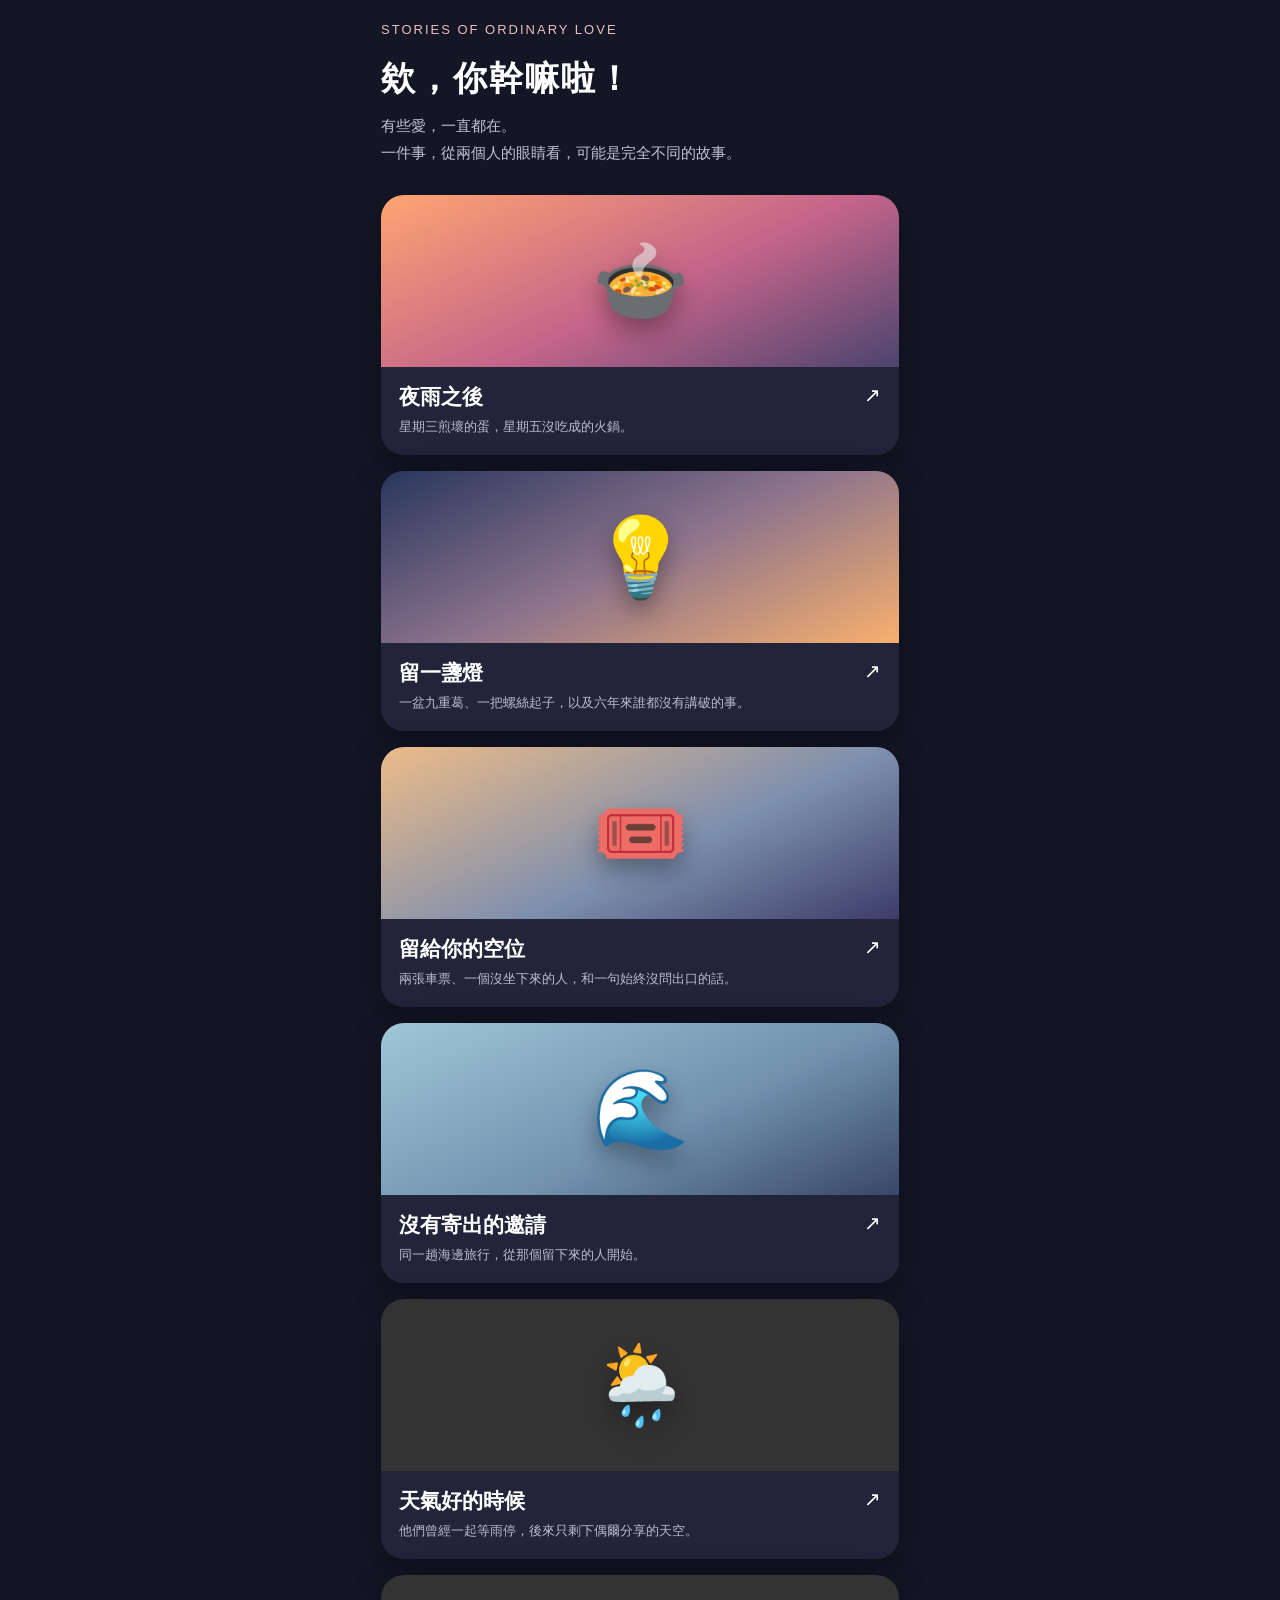
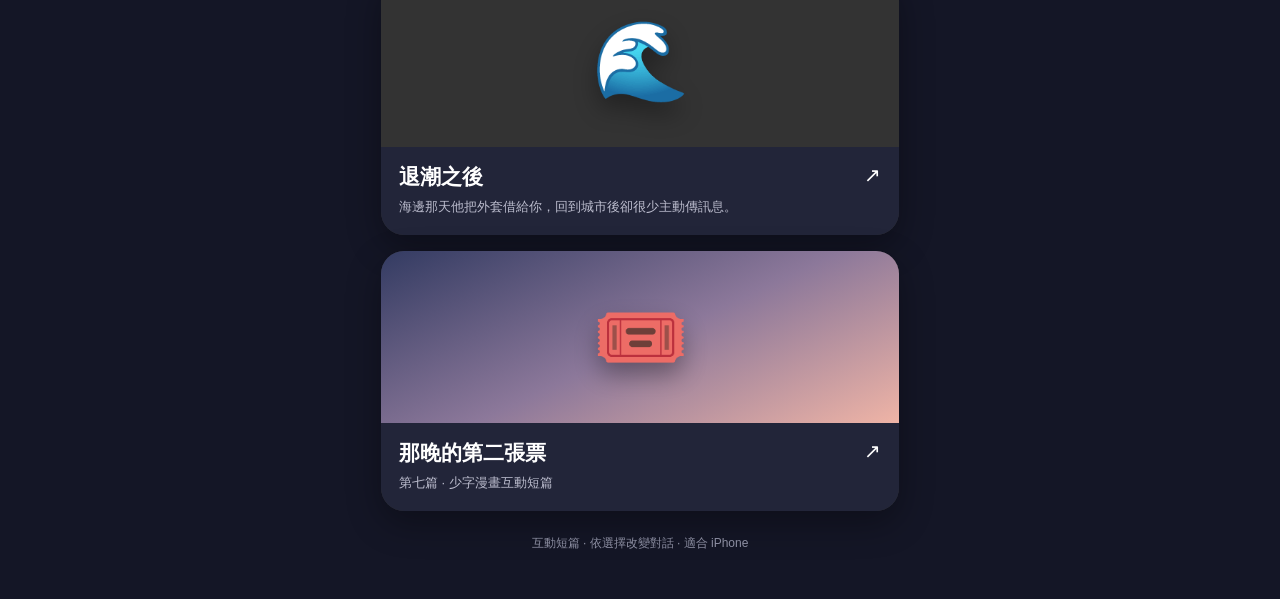
==== commit df8802bf: "Publish seventh comic story entry in story gallery" ====
--- a/index.html
+++ b/index.html
@@ -1,7 +1,55 @@
 <!doctype html><html lang="zh-Hant"><head><meta charset="utf-8"><meta name="viewport" content="width=device-width,initial-scale=1,viewport-fit=cover"><meta name="theme-color" content="#151728"><meta name="description" content="欸，你幹嘛啦！六篇關於日常、誤解、離別與愛的互動故事。"><title>欸，你幹嘛啦！｜互動故事館</title><style>
-:root{font-family:-apple-system,BlinkMacSystemFont,"Noto Sans TC",sans-serif;color:#fff;--card:#25283e}*{box-sizing:border-box}body{margin:0;background:#141626;min-height:100dvh}.wrap{max-width:550px;margin:auto;min-height:100dvh;padding:env(safe-area-inset-top) 16px calc(35px + env(safe-area-inset-bottom))}button{font:inherit;cursor:pointer}.brand{font-size:13px;letter-spacing:2px;color:#eabebd;padding-top:22px}.lead{font-size:34px;letter-spacing:2px;line-height:1.25;margin:20px 0 12px}.sub{color:#c2c3d5;line-height:1.85;font-size:15px}.tiles{display:grid;gap:16px;margin-top:28px}.tile{border:0;text-align:left;width:100%;position:relative;overflow:hidden;border-radius:23px;padding:0;color:#fff;background:#333;box-shadow:0 12px 35px #0005}.tile .art{height:172px;display:grid;place-items:center;font-size:78px;position:relative;text-shadow:0 12px 25px #0005}.tile .detail{padding:16px 18px 19px;background:#222539}.tile strong{display:block;font-size:21px;margin-bottom:6px}.tile small{font-size:13px;color:#bbbccd}.tile .arrow{float:right;font-size:20px}.art.pot{background:linear-gradient(155deg,#ffa472,#c3648a 55%,#4b446e)}.art.light{background:linear-gradient(155deg,#28365d,#8c738c 50%,#f7b06e)}.art.seat{background:linear-gradient(155deg,#edbb88,#7d8fae 58%,#3c3c69)}.art.otherbank{background:linear-gradient(155deg,#9fc7d6,#7191af 58%,#394667)}.story{display:none}.nav{display:flex;align-items:center;justify-content:space-between;margin:18px 0 14px}.back{border:1px solid #ffffff45;border-radius:50px;padding:9px 15px;background:#ffffff12;color:#fff}.counter{color:#c8c2ce;font-size:13px}.sceneArt{height:245px;display:grid;place-items:center;position:relative;border-radius:24px;font-size:98px;overflow:hidden;text-shadow:0 12px 34px #0007}.sceneArt.pot{background:radial-gradient(circle at 85% 15%,#ffe6bb55,transparent 40%),linear-gradient(150deg,#ae6174,#44334d 70%,#252e4b)}.sceneArt.light{background:radial-gradient(circle at 50% 50%,#ffc96b77,transparent 36%),linear-gradient(150deg,#30425d,#171e36 78%)}.sceneArt.seat{background:radial-gradient(circle at 25% 15%,#fff3bd88,transparent 48%),linear-gradient(145deg,#b79c9b,#40577a)}.sceneArt.otherbank{background:radial-gradient(circle at 25% 15%,#e9f4ff88,transparent 48%),linear-gradient(145deg,#83b6c6,#344a71)}.time{font-size:12px;color:#dfc3bc;letter-spacing:1px;margin:24px 0 7px}.chapter{font-size:27px;line-height:1.35;margin:0 0 14px}.prose{font-size:16px;line-height:1.9;white-space:pre-line;color:#f0edf4;margin-bottom:25px}.choices{display:grid;gap:10px}.choice{color:#25243a;text-align:left;background:#f8f1ed;padding:18px 17px;border:0;border-radius:15px;font-weight:600;line-height:1.5}.choice:active{transform:scale(.99);background:#e0ccdf}.scene-next{display:block;width:100%;padding:17px 20px;margin-top:12px;border:1px solid #d3b9b0aa;border-radius:15px;background:linear-gradient(110deg,#f3d1c0,#e7b4a4);color:#32283b;font-weight:700;text-align:left;font-size:16px}.scene-next:active{transform:scale(.99)}.ai-reply:empty{display:none}.ai-reply{white-space:pre-wrap;border-left-color:#e8b2ca}.note{font-size:13px;line-height:1.8;color:#a6a8c2;margin:18px 0}textarea{width:100%;background:#faf5f1;border:0;border-radius:14px;padding:16px;font:inherit;min-height:125px;resize:vertical;color:#302c40}.primary{display:block;width:100%;border:0;border-radius:50px;background:linear-gradient(100deg,#f3bdc6,#f6caab);padding:16px;font-weight:700;color:#34263c;margin-top:14px}.secondary{display:block;width:100%;border:1px solid #a9a5bf66;color:white;background:transparent;padding:13px;border-radius:50px;margin-top:12px}.quote{background:#f5e4dc;color:#332e40;padding:20px;border-radius:16px;white-space:pre-line;line-height:1.85}.reveal{background:#252a42;padding:19px;border-left:3px solid #ffd0aa;border-radius:12px;line-height:2;white-space:pre-line;margin-top:15px}.footer{text-align:center;color:#9294a8;font-size:12px;margin-top:24px}.hearts{font-size:24px;opacity:.9}progress{width:100%;height:4px;accent-color:#ffd2ad;margin:5px 0 15px}
+:root{font-family:-apple-system,BlinkMacSystemFont,"Noto Sans TC",sans-serif;color:#fff;--card:#25283e}*{box-sizing:border-box}body{margin:0;background:#141626;min-height:100dvh}.wrap{max-width:550px;margin:auto;min-height:100dvh;padding:env(safe-area-inset-top) 16px calc(35px + env(safe-area-inset-bottom))}button{font:inherit;cursor:pointer}.brand{font-size:13px;letter-spacing:2px;color:#eabebd;padding-top:22px}.lead{font-size:34px;letter-spacing:2px;line-height:1.25;margin:20px 0 12px}.sub{color:#c2c3d5;line-height:1.85;font-size:15px}.tiles{display:grid;gap:16px;margin-top:28px}.tile{border:0;text-align:left;width:100%;position:relative;overflow:hidden;border-radius:23px;padding:0;color:#fff;background:#333;box-shadow:0 12px 35px #0005}.tile .art{height:172px;display:grid;place-items:center;font-size:78px;position:relative;text-shadow:0 12px 25px #0005}.tile .detail{padding:16px 18px 19px;background:#222539}.tile strong{display:block;font-size:21px;margin-bottom:6px}.tile small{font-size:13px;color:#bbbccd}.tile .arrow{float:right;font-size:20px}.art.pot{background:linear-gradient(155deg,#ffa472,#c3648a 55%,#4b446e)}.art.light{background:linear-gradient(155deg,#28365d,#8c738c 50%,#f7b06e)}.art.seat{background:linear-gradient(155deg,#edbb88,#7d8fae 58%,#3c3c69)}.art.otherbank{background:linear-gradient(155deg,#9fc7d6,#7191af 58%,#394667)}.story{display:none}.nav{display:flex;align-items:center;justify-content:space-between;margin:18px 0 14px}.back{border:1px solid #ffffff45;border-radius:50px;padding:9px 15px;background:#ffffff12;color:#fff}.counter{color:#c8c2ce;font-size:13px}.sceneArt{height:auto;aspect-ratio:340/290;display:block;position:relative;border-radius:24px;overflow:hidden;background:#303955}.sceneArt svg{width:100%;height:100%;display:block}.story:has(.sceneArt.tide) .chapter{color:#f4c1bd;font-size:34px;letter-spacing:2px}.story:has(.sceneArt.tide) .choice{background:linear-gradient(120deg,#efb4b5,#b9b1cb);border:1px solid #ffe0d8;color:#29283a}.time{background:#292e48;border:1px solid #f8cbb949;border-radius:12px;padding:12px 15px!important;color:#ffe1c4!important;font-weight:700;font-size:14px!important;letter-spacing:.7px;line-height:1.4}.sceneArt.pot{background:radial-gradient(circle at 85% 15%,#ffe6bb55,transparent 40%),linear-gradient(150deg,#ae6174,#44334d 70%,#252e4b)}.sceneArt.light{background:radial-gradient(circle at 50% 50%,#ffc96b77,transparent 36%),linear-gradient(150deg,#30425d,#171e36 78%)}.sceneArt.seat{background:radial-gradient(circle at 25% 15%,#fff3bd88,transparent 48%),linear-gradient(145deg,#b79c9b,#40577a)}.sceneArt.otherbank{background:radial-gradient(circle at 25% 15%,#e9f4ff88,transparent 48%),linear-gradient(145deg,#83b6c6,#344a71)}.time{font-size:12px;color:#dfc3bc;letter-spacing:1px;margin:24px 0 7px}.chapter{font-size:27px;line-height:1.35;margin:0 0 14px}.prose{font-size:16px;line-height:1.9;white-space:pre-line;color:#f0edf4;margin-bottom:25px}.choices{display:grid;gap:10px}.choice{color:#25243a;text-align:left;background:#f8f1ed;padding:18px 17px;border:0;border-radius:15px;font-weight:600;line-height:1.5}.choice:active{transform:scale(.99);background:#e0ccdf}.scene-next{display:block;width:100%;padding:17px 20px;margin-top:12px;border:1px solid #d3b9b0aa;border-radius:15px;background:linear-gradient(110deg,#f3d1c0,#e7b4a4);color:#32283b;font-weight:700;text-align:left;font-size:16px}.scene-next:active{transform:scale(.99)}.ai-reply:empty{display:none}.ai-reply{white-space:pre-wrap;border-left-color:#e8b2ca}.author-note{margin:24px 0 24px;padding:18px 20px;border-radius:17px;background:#2c314b;border-left:4px solid #f2c0a6}.author-note .author-label{font-size:13px;font-weight:700;color:#f1cfba;letter-spacing:1px}.author-note p{font-size:15px;line-height:1.9;margin:12px 0 0;color:#f6edee}.note{font-size:13px;line-height:1.8;color:#a6a8c2;margin:18px 0}textarea{width:100%;background:#faf5f1;border:0;border-radius:14px;padding:16px;font:inherit;min-height:125px;resize:vertical;color:#302c40}.primary{display:block;width:100%;border:0;border-radius:50px;background:linear-gradient(100deg,#f3bdc6,#f6caab);padding:16px;font-weight:700;color:#34263c;margin-top:14px}.secondary{display:block;width:100%;border:1px solid #a9a5bf66;color:white;background:transparent;padding:13px;border-radius:50px;margin-top:12px}.quote{background:#f5e4dc;color:#332e40;padding:20px;border-radius:16px;white-space:pre-line;line-height:1.85}.reveal{background:#252a42;padding:19px;border-left:3px solid #ffd0aa;border-radius:12px;line-height:2;white-space:pre-line;margin-top:15px}.footer{text-align:center;color:#9294a8;font-size:12px;margin-top:24px}.hearts{font-size:24px;opacity:.9}progress{width:100%;height:4px;accent-color:#ffd2ad;margin:5px 0 15px}
 </style></head><body><main class="wrap"><section id="home"><div class="brand">STORIES OF ORDINARY LOVE</div><h1 class="lead">欸，你幹嘛啦！</h1><div class="sub">有些愛，一直都在。<br>一件事，從兩個人的眼睛看，可能是完全不同的故事。</div><div class="tiles" id="tiles"></div><p class="footer">互動短篇 · 依選擇改變對話 · 適合 iPhone</p></section><section class="story" id="story"><div class="nav"><button class="back" id="homebtn">← 故事館</button><span class="counter" id="count"></span></div><progress id="bar" max="100" value="0"></progress><div class="sceneArt" id="art"></div><div class="time" id="time"></div><h2 class="chapter" id="title"></h2><div class="prose" id="text"></div><div class="choices" id="choices"></div><div id="extra"></div><div class="note" id="footnote"></div></section></main>
 <script>
+
+const artPlans={"pot":["street","kitchen","balcony","phone","hall","sofa"],"light":["flower","stairs","boxes","tools","door","stairs"],"seat":["phone","station","train","museum","street","bag"],"otherbank":["phone","desk","bed","desk","street","bag"],"rainradio":["rain","phone","room","noodles","phone","rain"],"tide":["coast","sunset","phone","room","phone","sunset"]};
+const panelColors={"street":["#bb7b93","#4c536e","#f5ba8d"],"kitchen":["#b97876","#515777","#ffd2aa"],"balcony":["#536b90","#343853","#f1b1aa"],"phone":["#657da3","#313959","#f4caac"],"hall":["#445474","#21283b","#eb9f83"],"sofa":["#726882","#303451","#d7adac"],"flower":["#b6b5a2","#64717b","#eac29a"],"stairs":["#384967","#1f293d","#ffd089"],"boxes":["#866d76","#454864","#cdb496"],"tools":["#63748e","#37465d","#d3af89"],"door":["#5e617e","#2e3552","#e7b49f"],"station":["#b3b2b4","#627da0","#e6ba90"],"train":["#638bb3","#34465e","#ffd3b0"],"museum":["#9b91ac","#4d537c","#eec7be"],"bag":["#d2b497","#827b95","#f5d5b9"],"desk":["#727b9a","#303b55","#d5a48f"],"bed":["#586582","#29354e","#d3adb4"],"room":["#65718f","#34435d","#e6b0a0"],"noodles":["#b4847e","#55566c","#eed09b"],"rain":["#647f9c","#34485f","#f5c29c"],"coast":["#86a8b9","#3b658b","#ffc8a7"],"sunset":["#db9f90","#67688f","#ffe0b8"]};
+const timelineDates={"pot":["2026 / 10 / 14・星期三 17:36","2026 / 10 / 14・星期三 20:46","2026 / 10 / 14・星期三 21:16","2026 / 10 / 16・星期五 18:47","2026 / 10 / 16・星期五 20:46","2026 / 10 / 16・星期五 21:38"],"light":["2023 / 10 / 08・星期日 下午","2026 / 10 / 18・星期日 19:38","2026 / 10 / 18・星期日 19:51","2026 / 10 / 18・星期日 20:18","2026 / 10 / 18・星期日 22:07","2026 / 10 / 19・星期一 23:16"],"seat":["2026 / 10 / 03・星期六 18:05","2026 / 10 / 24・星期六 09:17","2026 / 10 / 24・星期六 10:23","2026 / 10 / 24・星期六 12:46","2026 / 10 / 24・星期六 18:39","2026 / 10 / 25・星期日 21:08"],"otherbank":["2026 / 10 / 03・星期六 18:05","2026 / 10 / 23・星期五 23:58","2026 / 10 / 24・星期六 09:17","2026 / 10 / 24・星期六 12:51","2026 / 10 / 24・星期六 18:39","2026 / 10 / 25・星期日 21:08"],"rainradio":["2026 / 06 / 06・星期六 15:26","2026 / 06 / 20・星期六 19:17","2026 / 09 / 18・星期五 22:04","2026 / 09 / 20・星期日 16:38","2026 / 09 / 21・星期一 18:11","2026 / 09 / 25・星期五 17:32"],"tide":["2026 / 09 / 12・星期六 14:18","2026 / 09 / 12・星期六 18:42","2026 / 09 / 13・星期日 23:08","2026 / 09 / 18・星期五 20:16","2026 / 09 / 22・星期二 19:34","2026 / 09 / 26・星期六 17:55"]};
+const authorNotes={"pot":"我寫這篇，是因為有時候最讓人難過的不是飯局取消，而是那個人曾親口說過「我們一起」。他可能真心關心朋友，也真的讓你失望；我希望故事容得下這兩件事，而不是選一件把另一件蓋掉。","light":"我寫阿岳，是想留下一種不會主動討感謝的愛。有時候我們走過一段亮著的路，從來沒有想過是誰順手開了燈。知道真相的那一刻，我希望你也能允許自己好好感動一次。","seat":"我寫這個空位，是因為一張車票從來不只是交通工具。你早在出發以前，就把一整天的笑聲放進了想像裡。我希望等候的人能被理解，也希望那個臨時失約的人知道，誠意需要用下一次真正的行動慢慢補上。","otherbank":"我寫這個視角，是想理解那些明明在乎、卻不知道怎麼把在乎說出來的人。疲憊可以是真的，恐懼也可以是真的，但別讓另一個人只能靠猜測過日子。哪怕只是一句清楚的話，也是一種靠近。","rainradio":"我寫這篇時想著：一句「今天會下雨嗎」有時很溫暖，可是如果兩個人真正想要的親密已經不同，溫暖也未必能補足那個落差。曾經的快樂不必否認，新的距離也值得被誠實面對。","tide":"我想寫的，是兩個人在同一個下午真心靠近，卻未必會在後來走向同一條路。那陣海風和借來的外套都是真的；只是下一次見面，不能只靠一個人不斷推動。希望你記得那天的好，也留得住自己的生活。"};
+const reflectionDates={pot:'2026 / 10 / 16・星期五 22:14',light:'2026 / 10 / 19・星期一 23:18',seat:'2026 / 10 / 25・星期日 22:06',otherbank:'2026 / 10 / 25・星期日 22:06',rainradio:'2026 / 09 / 25・星期五 晚上',tide:'2026 / 09 / 26・星期六 20:46'};
+function artSvg(type,seed,afterReveal){
+const t=panelColors[type]||panelColors.room,bright=type==='sunset'||type==='street'||type==='flower'||type==='coast'||type==='train';
+const shapes={
+street:'<path d="M0 232 L65 206 65 134 121 134 121 208 182 195 182 88 245 88 245 205 330 192 330 233Z" fill="#2d3956" opacity=".52"/><path d="M200 96h35v70h-35z" fill="#ffdca2" opacity=".55"/><path d="M20 247Q90 230 145 252T330 239V300H0" fill="#48506b"/>',
+kitchen:'<rect x="0" y="195" width="340" height="105" fill="#37445f"/><rect x="15" y="73" width="95" height="132" rx="6" fill="#d4a190" opacity=".5"/><rect x="200" y="55" width="120" height="105" rx="8" fill="#e9c4a5" opacity=".48"/><path d="M0 224h340" stroke="#e8c7b5" stroke-width="7"/><ellipse cx="178" cy="222" rx="75" ry="15" fill="#f0d4b6"/>',
+balcony:'<path d="M0 100h340" stroke="#efe2d1" stroke-width="8" opacity=".5"/><path d="M40 100v78 M100 100v86 M150 100v84" stroke="#f1c6be" stroke-width="4"/><path d="M0 214h340" stroke="#fff" opacity=".44" stroke-width="6"/>',
+phone:'<rect x="92" y="44" width="156" height="232" rx="25" fill="#292c46" stroke="#d9c7cd" stroke-width="5"/><rect x="106" y="67" width="128" height="174" rx="11" fill="#a0a9bf"/><rect x="124" y="109" width="85" height="17" rx="7" fill="#f3ebea"/><rect x="124" y="144" width="95" height="30" rx="8" fill="#f6d9ce"/><circle cx="170" cy="253" r="7" fill="#f5d5c6"/>',
+hall:'<path d="M0 90h340M0 166h340M0 247h340" stroke="#d8bca8" stroke-width="8" opacity=".6"/><path d="M75 0v300 M268 0v300" stroke="#b6a1a4" stroke-width="10" opacity=".5"/><rect x="135" y="85" width="85" height="153" rx="4" fill="#423e57"/>',
+sofa:'<rect x="40" y="160" width="260" height="90" rx="20" fill="#8f8499"/><rect x="62" y="112" width="216" height="80" rx="22" fill="#b5a2af"/><rect x="125" y="237" width="100" height="28" rx="4" fill="#57485f"/>',
+flower:'<path d="M0 234h340" stroke="#d3c6b6" stroke-width="13"/><path d="M164 225q-27-40 0-78t4-72" stroke="#566c52" stroke-width="8" fill="none"/><path d="M164 125q-45-24-52-46M169 96q32-19 39-47" stroke="#557958" stroke-width="6"/><circle cx="108" cy="75" r="21" fill="#cf7795"/><circle cx="202" cy="53" r="22" fill="#f6a6a6"/><path d="M118 193h92l-16 65h-61z" fill="#b98f7f"/>',
+stairs:'<path d="M0 262h105v-52h87v-51h80v-52h68" fill="none" stroke="#a2a4b2" stroke-width="17"/><path d="M27 35v206 M316 25v210" stroke="#bfc1c7" stroke-width="6" opacity=".6"/><rect x="185" y="65" width="55" height="100" rx="4" fill="#282f49"/>'+ (afterReveal?'<circle cx="219" cy="78" r="61" fill="#ffe3a9" opacity=".36"/><ellipse cx="216" cy="83" rx="24" ry="10" fill="#ffe9b8"/>':''),
+boxes:'<rect x="40" y="175" width="101" height="86" fill="#d2a783"/><path d="M40 175h101M92 175v86" stroke="#866f6d" stroke-width="4"/><rect x="177" y="124" width="116" height="135" fill="#ba927f"/><path d="M177 124h116M235 124v135" stroke="#d6b8a6" stroke-width="4"/>',
+tools:'<rect x="49" y="194" width="244" height="18" rx="8" fill="#b0a4aa"/><path d="M128 77l54 111" stroke="#c4c2d4" stroke-width="12"/><circle cx="120" cy="66" r="26" fill="#7b869b"/><path d="M180 166l43 45" stroke="#aa8290" stroke-width="8"/>',
+door:'<rect x="83" y="27" width="185" height="237" rx="6" fill="#41425c" stroke="#d2a6a5" stroke-width="10"/><circle cx="244" cy="161" r="7" fill="#f3d5a6"/><rect x="104" y="228" width="104" height="16" rx="6" fill="#997e83"/>',
+station:'<path d="M0 110h340" stroke="#f5dec1" stroke-width="14"/><path d="M0 228h340" stroke="#737d94" stroke-width="9"/><rect x="31" y="142" width="278" height="72" rx="8" fill="#d7e3e2"/><rect x="59" y="157" width="55" height="36" rx="5" fill="#829cba"/><rect x="131" y="157" width="55" height="36" rx="5" fill="#829cba"/><rect x="202" y="157" width="55" height="36" rx="5" fill="#829cba"/>',
+train:'<rect x="24" y="42" width="292" height="190" rx="16" fill="#e9dacf" opacity=".76"/><rect x="40" y="58" width="260" height="141" rx="10" fill="#77a9b9"/><path d="M40 160Q145 125 300 147V199H40" fill="#375f86"/><path d="M0 226h340" stroke="#a97f8a" stroke-width="18"/>',
+museum:'<path d="M0 169L170 65 340 169" fill="#e4d6cb" opacity=".8"/><rect x="60" y="165" width="220" height="101" fill="#c6b6bd"/><path d="M87 176v87 M133 176v87 M207 176v87 M252 176v87" stroke="#766e91" stroke-width="13"/><circle cx="173" cy="127" r="29" fill="#f9d6ad"/>',
+bag:'<path d="M111 115h119l14 138H98z" fill="#e9d1af"/><path d="M136 120v-17q0-34 34-34t34 34v17" fill="none" stroke="#a78277" stroke-width="9"/><path d="M123 160h96" stroke="#bd9c96" stroke-width="4"/>',
+desk:'<path d="M20 215h300" stroke="#d7baaa" stroke-width="18"/><rect x="100" y="75" width="143" height="130" rx="15" fill="#c5b3c0"/><rect x="119" y="94" width="105" height="84" rx="9" fill="#5e718f"/><path d="M37 190l30-83" stroke="#f1caa0" stroke-width="14"/>',
+bed:'<rect x="30" y="148" width="280" height="117" rx="12" fill="#b9abb9"/><rect x="44" y="113" width="112" height="57" rx="18" fill="#f0dcce"/><path d="M27 237h291" stroke="#f9d8c7" stroke-width="19"/>',
+room:'<rect x="34" y="80" width="148" height="116" rx="7" fill="#d1b5ac"/><rect x="55" y="99" width="107" height="76" rx="6" fill="#6f8a9f"/><path d="M202 227h104" stroke="#e3b998" stroke-width="17"/><rect x="229" y="145" width="58" height="82" rx="6" fill="#a9a3b2"/>',
+noodles:'<path d="M60 170h225q-25 94-113 94T60 170z" fill="#f1d4b4"/><ellipse cx="174" cy="171" rx="115" ry="30" fill="#d8aa88"/><path d="M109 166q50-36 131 0M118 185q60-24 105 0" stroke="#f4e0ad" stroke-width="7" fill="none"/><path d="M250 105l-31 86M273 108l-33 83" stroke="#795b62" stroke-width="6"/>',
+rain:'<path d="M0 212h340" stroke="#e1c8bd" stroke-width="12"/><path d="M50 110h240l-25 23H75z" fill="#d2a8a1"/><path d="M65 138v115M270 138v115" stroke="#a9b0ba" stroke-width="7"/><path d="M53 5l-18 37 M120 22l-18 38 M204 16l-18 38 M293 6l-18 37" stroke="#cce1f1" opacity=".7" stroke-width="5"/>',
+coast:'<path d="M0 193Q70 178 146 192T340 183v117H0z" fill="#3b7a9b"/><path d="M0 222Q80 206 150 219T340 212" stroke="#f6d6cb" stroke-width="6" fill="none"/><path d="M0 251H340" stroke="#c7afb4" stroke-width="11"/>',
+sunset:'<circle cx="263" cy="86" r="49" fill="#ffe5ac"/><path d="M0 185Q108 173 176 186T340 179V300H0" fill="#52728e"/><path d="M0 239Q135 218 340 235" fill="none" stroke="#f6c2b0" stroke-width="5"/>'
+};
+const folk=(x,y,skin,coat,scale,flip)=>'<g transform="translate('+x+' '+y+') scale('+scale+' '+scale+')"><ellipse cx="0" cy="42" rx="22" ry="33" fill="'+coat+'"/><rect x="-6" y="12" width="12" height="13" rx="6" fill="'+skin+'"/><ellipse cy="-1" rx="17" ry="21" fill="'+skin+'"/><path d="M-18-6q0-25 18-25 23 0 20 24-15-8-25-5z" fill="#292c43"/><circle cx="-6" cy="1" r="1.5" fill="#453a4b"/><circle cx="9" cy="1" r="1.5" fill="#453a4b"/></g>';
+const people=['street','kitchen','balcony','sofa','hall','flower','boxes','door','rain','coast','sunset','station'];
+const bodies=people.includes(type)?folk(116,190,'#e9bfa9','#7a718c',1.05,false)+folk(242,198,'#eac9b8','#b28188',.98,true):'';
+const decorations='<g opacity=".15"><circle cx="50" cy="49" r="25" fill="#fff"/><circle cx="280" cy="40" r="15" fill="#fff"/><path d="M21 39l11-9M300 230l13 7" stroke="#fff" stroke-width="3"/></g>';
+return '<svg xmlns="http://www.w3.org/2000/svg" viewBox="0 0 340 290" role="img" aria-label="彩色情境漫畫"><defs><linearGradient id="bg'+seed+'" x2=".8" y2="1"><stop stop-color="'+t[0]+'"/><stop offset=".56" stop-color="'+t[1]+'"/><stop offset="1" stop-color="'+t[2]+'"/></linearGradient></defs><rect width="340" height="290" fill="url(#bg'+seed+')"/>'+decorations+(shapes[type]||'')+bodies+'<rect x="7" y="7" width="326" height="276" rx="13" fill="none" stroke="#ffffff" stroke-opacity=".23" stroke-width="3"/></svg>';
+}
+function drawPanel(type,seed,afterReveal){$('art').innerHTML=artSvg(type,seed,afterReveal);}
+function tideArt(seed){
+const num=parseInt(String(seed).match(/(\d+)/)?.[1]||'0')||0;
+const alone=num===3||num===5||num>5;
+return '<svg xmlns="http://www.w3.org/2000/svg" viewBox="0 0 340 290" aria-label="退潮夕陽海岸的彩色漫畫場景"><defs><linearGradient id="sky" x2="0" y2="1"><stop stop-color="#2d365e"/><stop offset=".6" stop-color="#d58e96"/><stop offset="1" stop-color="#f2b798"/></linearGradient></defs><rect width="340" height="290" fill="url(#sky)"/><circle cx="273" cy="94" r="37" fill="#ffe1a1"/><path d="M0 145Q89 117 151 134T340 126V210H0Z" fill="#455d80"/><path d="M0 186Q100 174 192 187T340 181V290H0" fill="#334f72"/><path d="M0 210Q92 193 177 214T340 200M0 243Q90 225 176 240T340 227" fill="none" stroke="#ffdbc5" stroke-width="3"/><path d="M0 280l25-40 34 9 26-25 30 29 30-20 29 28 33-16 25 15 29-23 50 43Z" fill="#29364e"/><path d="M204 171l-9 60" stroke="#f3d1a7" stroke-width="3"/><g fill="#e8c4ae"><ellipse cx="102" cy="145" rx="12" ry="15"/>'+(!alone?'<ellipse cx="218" cy="146" rx="12" ry="15"/>':'')+'</g><path d="M80 210q0-43 22-48t23 48z" fill="#917c97"/>'+(!alone?'<path d="M194 211q0-43 24-48t25 48z" fill="#b49a9e"/>':'')+'<path d="M82 150q-4-22 18-24 25 0 17 23-13-7-35 1z" fill="#252b42"/><path d="M17 47q10-13 21 0q11-13 22 0m173-19q7-8 14 0q8-8 15 0" fill="none" stroke="#3a435f" stroke-width="2"/></svg>';
+}
+function drawForScene(id,index){if(id==='tide'){$('art').innerHTML=tideArt('scene'+index);return}drawPanel((artPlans[id]||artPlans.pot)[index]||'room',id+index,false)}
+function drawForEnding(id,phase){if(id==='tide'){$('art').innerHTML=tideArt('scene'+(phase+6));return}const type=phase===2?(id==='light'?'stairs':'room'):phase===3?'sunset':(artPlans[id]||artPlans.pot).at(-1);drawPanel(type,id+'end'+phase,phase===2&&revealed)}
+function dateForStory(id,index,fallback){return (timelineDates[id]||[])[index]||fallback}
+
 const stories=[
 {id:'pot',name:'夜雨之後',tag:'一頓沒吃成的火鍋',emoji:'🍲',more:'星期三煎壞的蛋，星期五沒吃成的火鍋。',steps:[{"time":"星期三 · 17:36","title":"星期五，先說好喔","body":"超市門口下著雨，他突然指著火鍋海報。\n「欸，星期五要不要去吃？」\n\n你以為他在開玩笑。\n但他拿出手機，真的把星期五晚上七點半放進行事曆。\n\n「你要鴛鴦鍋還是麻辣？」\n\n他把雨傘往你的方向移。你突然開始期待那個還沒到的晚上。","opts":[["「吃完一起散步？」","walk","他說：「不要走太遠啦。」但沒有拒絕。"],["「這次我可以偷幾片肉？」","meat","「一片。最多一片！」你們笑著走進雨裡。"],["「你主動約的喔，別忘記。」","promise","他把行事曆畫面拿到你面前：「有記啦！」"]]},
 {time:'星期三 · 20:46',title:'半熟蛋，完全熟',body:'「你吃飯了？」\n「吃了啊。」\n你打開冰箱，只剩兩顆蛋。\n他看你一眼，把遊戲暫停。\n「……我煎給你啦。」\n\n「我要半熟的。」\n「我知道啦！」\n三分鐘後，蛋黃全熟。\n他低聲罵了一句，還是把比較漂亮的那一顆給你。',opts:[['「其實我想跟你一起吃。」','soft'],['「你的半熟是石頭嗎？」','joke'],['從後面抱他一下','hug']]},
@@ -47,8 +95,8 @@
 if(pendingResponse){
 $('count').textContent='選擇的回應';
 $('bar').value=idx/active.steps.length*100;
-$('art').className='sceneArt '+active.id;$('art').textContent=active.emoji;
-$('time').textContent=pendingResponse.time;
+drawForScene(active.id,idx);
+$('time').textContent=dateForStory(active.id,idx,pendingResponse.time);
 $('title').textContent=pendingResponse.title;
 $('text').textContent=pendingResponse.text;
 $('choices').replaceChildren();$('extra').replaceChildren();
@@ -58,17 +106,18 @@
 }
 let end=idx>=active.steps.length;
 $('count').textContent=end?'終章':(idx+1)+' / '+active.steps.length;$('bar').value=end?100:idx/active.steps.length*100;
-$('art').className='sceneArt '+active.id;$('art').textContent=active.emoji;
+drawForScene(active.id,idx);
 $('extra').innerHTML='';$('choices').innerHTML='';
-if(!end){let s=active.steps[idx];$('time').textContent=s.time;$('title').textContent=s.title;
+if(!end){let s=active.steps[idx];$('time').textContent=dateForStory(active.id,idx,s.time);$('title').textContent=s.title;
 $('text').textContent=s.body;
 s.opts.forEach(a=>{const b=document.createElement('button');b.className='choice';b.textContent=a[0]+'  ›';b.onclick=()=>pick(a[0],a[1]);$('choices').append(b)});
 $('footnote').textContent='沒有所謂正確選項。故事裡的人也有自己的需要。'}else {
+drawForEnding(active.id,endingPhase);
 const box=$('extra'),seed=memorySeeds[active.id]||['你記得那天原本有多期待。','那件你留下的小東西'];
-$('time').textContent=endingPhase===0?'餘韻 · 那時候的期待':endingPhase===1?'你還沒說完的話':endingPhase===2?'另一個人的那一天':'往後的日子';
+$('time').textContent=(reflectionDates[active.id]||'故事裡的一天')+(endingPhase===2?'・另一個人的視角':endingPhase===3?'・尾聲':'');
 if(endingPhase===0){
 const scene=reflectionScenes[active.id]||reflectionScenes.seat;
-$('time').textContent=scene.time;
+$('time').textContent=reflectionDates[active.id]||scene.time;
 $('title').textContent=scene.title;
 $('text').textContent=scene.body;
 const b=document.createElement('button');b.className='scene-next';b.textContent='把那件東西拿起來  →';b.onclick=()=>{endingPhase=1;render();window.scrollTo(0,0)};box.appendChild(b);
@@ -89,8 +138,9 @@
 else{const div=document.createElement('div');div.className='reveal';div.textContent=active.reveal;box.appendChild(div);const advance=document.createElement('button');advance.className='primary';advance.textContent='帶著兩邊的故事繼續走';advance.onclick=()=>{endingPhase=3;render();window.scrollTo(0,0)};box.appendChild(advance)}
 $('footnote').textContent='隱藏視角不是替任何人的行為開脫。';
 }else{
-$('title').textContent='明天還會有新的日子。';
+$('title').textContent='故事還在繼續。';
 $('text').textContent=closingScenes[active.id]||'日子仍然在往前走。';
+const authorCard=document.createElement('section');authorCard.className='author-note';authorCard.innerHTML='<div class="author-label">寫故事的人想說</div><p></p>';authorCard.querySelector('p').textContent=authorNotes[active.id]||'';box.appendChild(authorCard);
 const ta=document.createElement('textarea');ta.placeholder='想對這段故事說些什麼？';ta.value=closingWords;ta.oninput=()=>closingWords=ta.value;box.appendChild(ta);
 const save=document.createElement('button');save.className='primary';save.textContent='複製我的完整遊玩紀錄';save.onclick=()=>{closingWords=ta.value;const record=active.name+'\n'+log.map((x,i)=>(i+1)+'. '+x.label).join('\n')+'\n我的期待：'+originalWords+'\n最後：'+closingWords;navigator.clipboard.writeText(record).then(()=>save.textContent='已複製',()=>save.textContent='無法複製')};box.appendChild(save);
 const ask=document.createElement('button');ask.className='primary';ask.textContent='讓 AI 聽聽我想說的話';ask.onclick=async()=>{closingWords=ta.value;if(!closingWords.trim()){status.textContent='先留一句想說的話，再讓我回應你。';return}ask.disabled=true;ask.textContent='正在讀你的故事……';status.textContent='';try{const resp=await fetch('https://love-stories-reply-api.onrender.com/api/respond',{method:'POST',headers:{'Content-Type':'application/json'},body:JSON.stringify({story:active.name,choices:log.map(x=>x.label),expectation:originalWords,words:closingWords})});const data=await resp.json();status.textContent=resp.ok?data.reply:(data.error||'暫時無法回應，稍後再試。')}catch(e){status.textContent='目前無法連接故事回應服務，稍後再試。'}finally{ask.disabled=false;ask.textContent='再聽我說一次'}};box.appendChild(ask);const status=document.createElement('div');status.className='reveal ai-reply';status.setAttribute('aria-live','polite');box.appendChild(status);
@@ -99,4 +149,5 @@
 }
 }}
 $('tiles').innerHTML=stories.map(s=>'<button class="tile" data-id="'+s.id+'"><div class="art '+s.id+'">'+s.emoji+'</div><div class="detail"><span class="arrow">↗</span><strong>'+s.name+'</strong><small>'+s.more+'</small></div></button>').join('');document.querySelectorAll('.tile').forEach(b=>b.onclick=()=>start(b.dataset.id));$('homebtn').onclick=home;const hash=location.hash.slice(1);if(stories.some(s=>s.id===hash))start(hash);
+$('tiles').insertAdjacentHTML('beforeend','<a class="tile" href="./chapter7.html" style="display:block;text-decoration:none"><div class="art" style="background:linear-gradient(155deg,#333b62,#8c789a 52%,#efb4a6);height:172px;display:grid;place-items:center;font-size:78px">🎟️</div><div class="detail"><span class="arrow">↗</span><strong>那晚的第二張票</strong><small>第七篇 · 少字漫畫互動短篇</small></div></a>');
 </script></body></html>
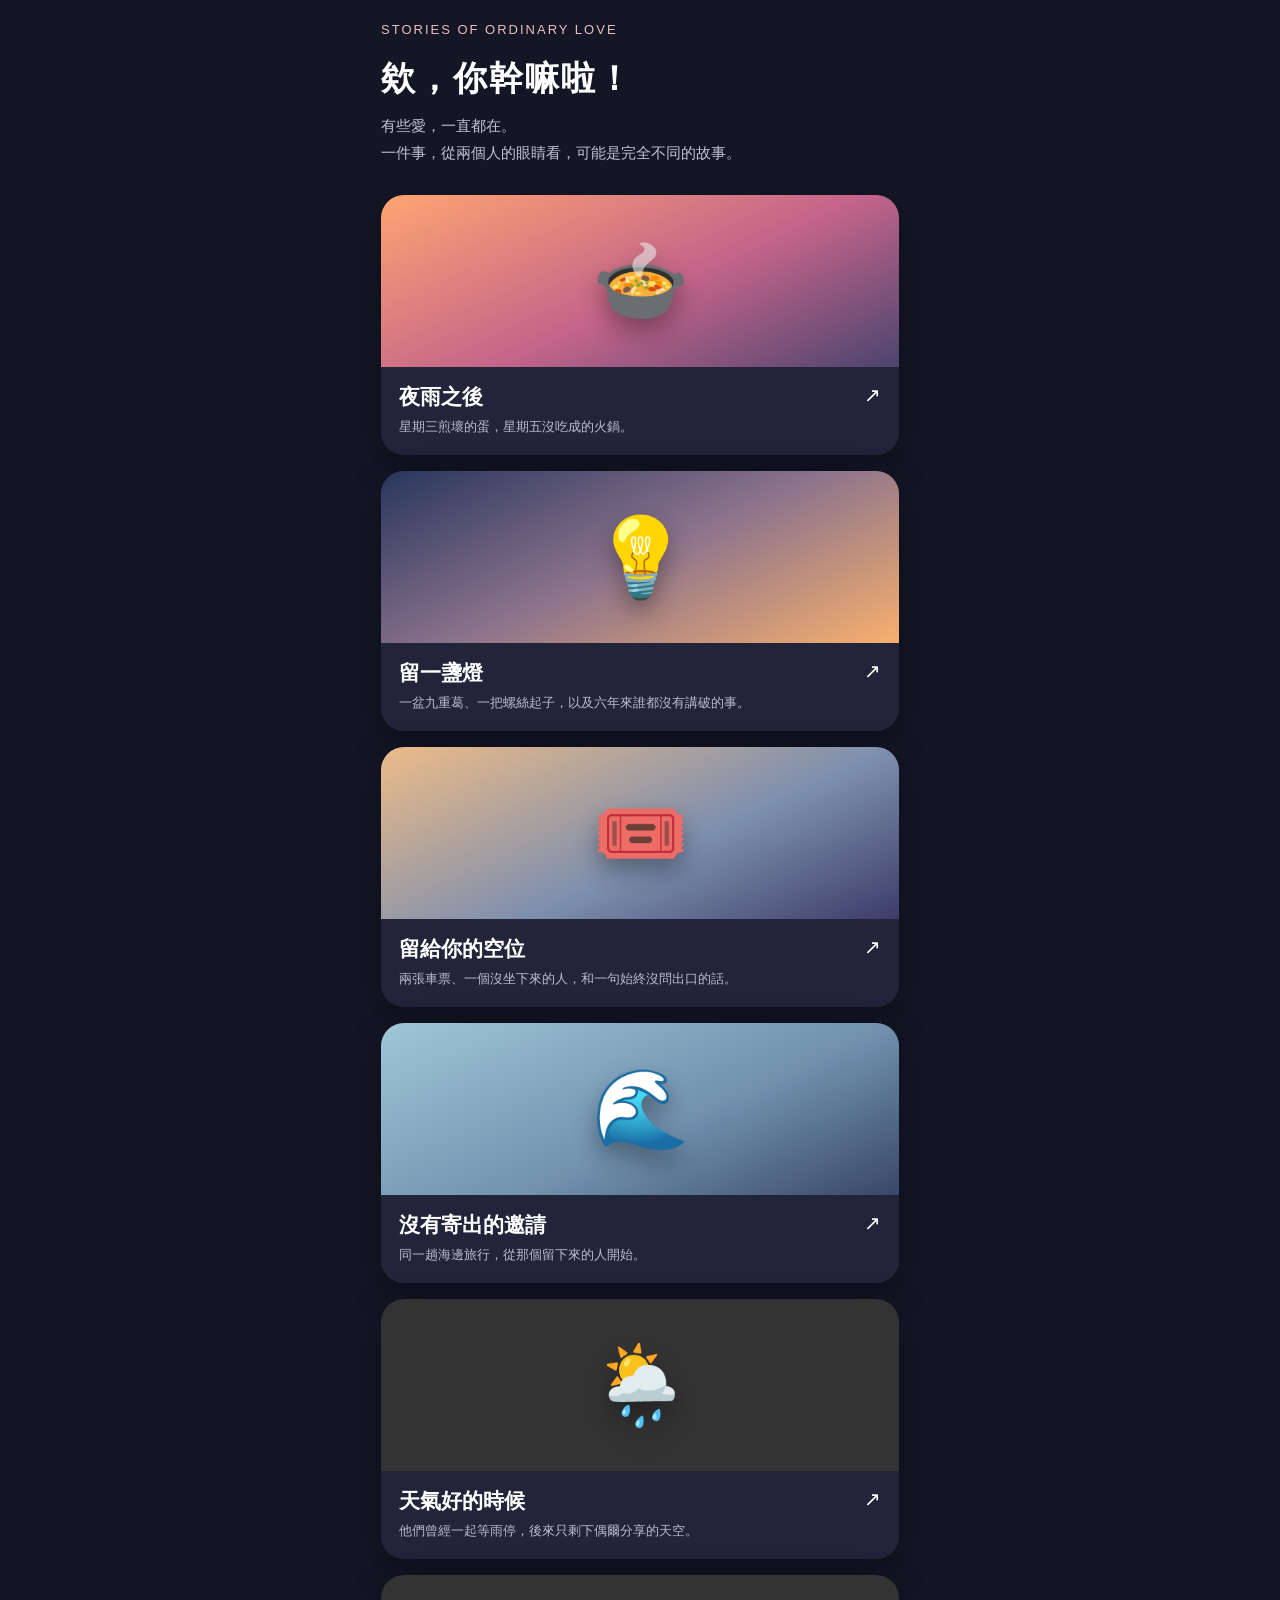
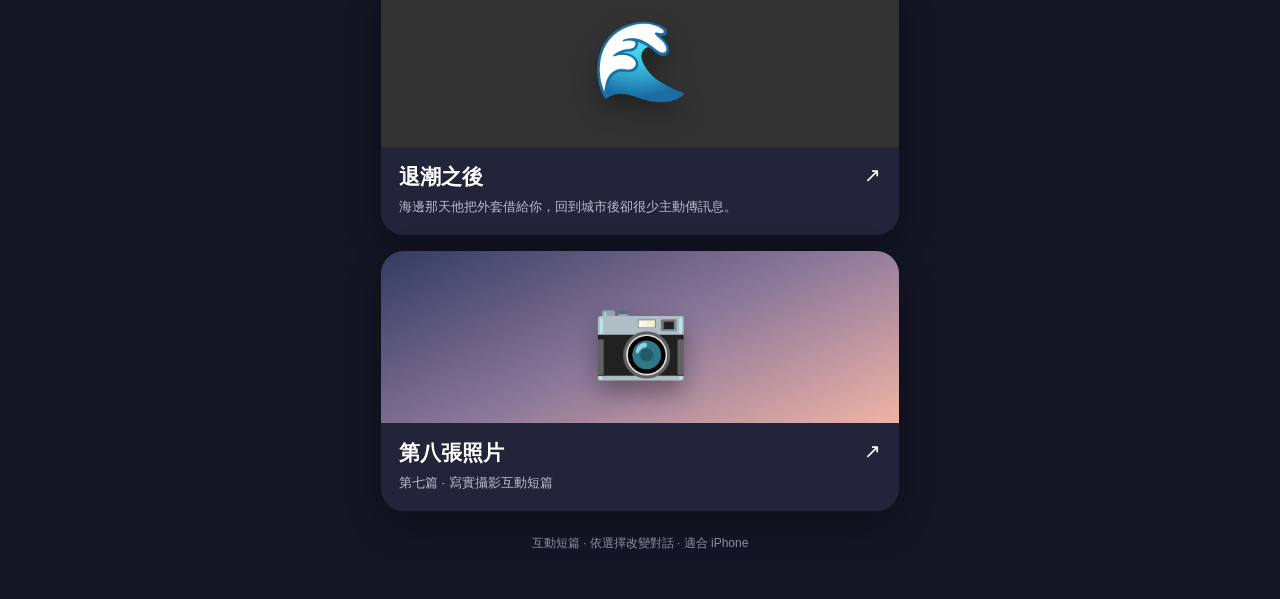
==== commit e0323963: "Rename seventh gallery entry to The Eighth Photo" ====
--- a/index.html
+++ b/index.html
@@ -149,5 +149,5 @@
 }
 }}
 $('tiles').innerHTML=stories.map(s=>'<button class="tile" data-id="'+s.id+'"><div class="art '+s.id+'">'+s.emoji+'</div><div class="detail"><span class="arrow">↗</span><strong>'+s.name+'</strong><small>'+s.more+'</small></div></button>').join('');document.querySelectorAll('.tile').forEach(b=>b.onclick=()=>start(b.dataset.id));$('homebtn').onclick=home;const hash=location.hash.slice(1);if(stories.some(s=>s.id===hash))start(hash);
-$('tiles').insertAdjacentHTML('beforeend','<a class="tile" href="./chapter7.html" style="display:block;text-decoration:none"><div class="art" style="background:linear-gradient(155deg,#333b62,#8c789a 52%,#efb4a6);height:172px;display:grid;place-items:center;font-size:78px">🎟️</div><div class="detail"><span class="arrow">↗</span><strong>那晚的第二張票</strong><small>第七篇 · 少字漫畫互動短篇</small></div></a>');
+$('tiles').insertAdjacentHTML('beforeend','<a class="tile" href="./chapter7.html" style="display:block;text-decoration:none"><div class="art" style="background:linear-gradient(155deg,#333b62,#8c789a 52%,#efb4a6);height:172px;display:grid;place-items:center;font-size:78px">📷</div><div class="detail"><span class="arrow">↗</span><strong>第八張照片</strong><small>第七篇 · 寫實攝影互動短篇</small></div></a>');
 </script></body></html>
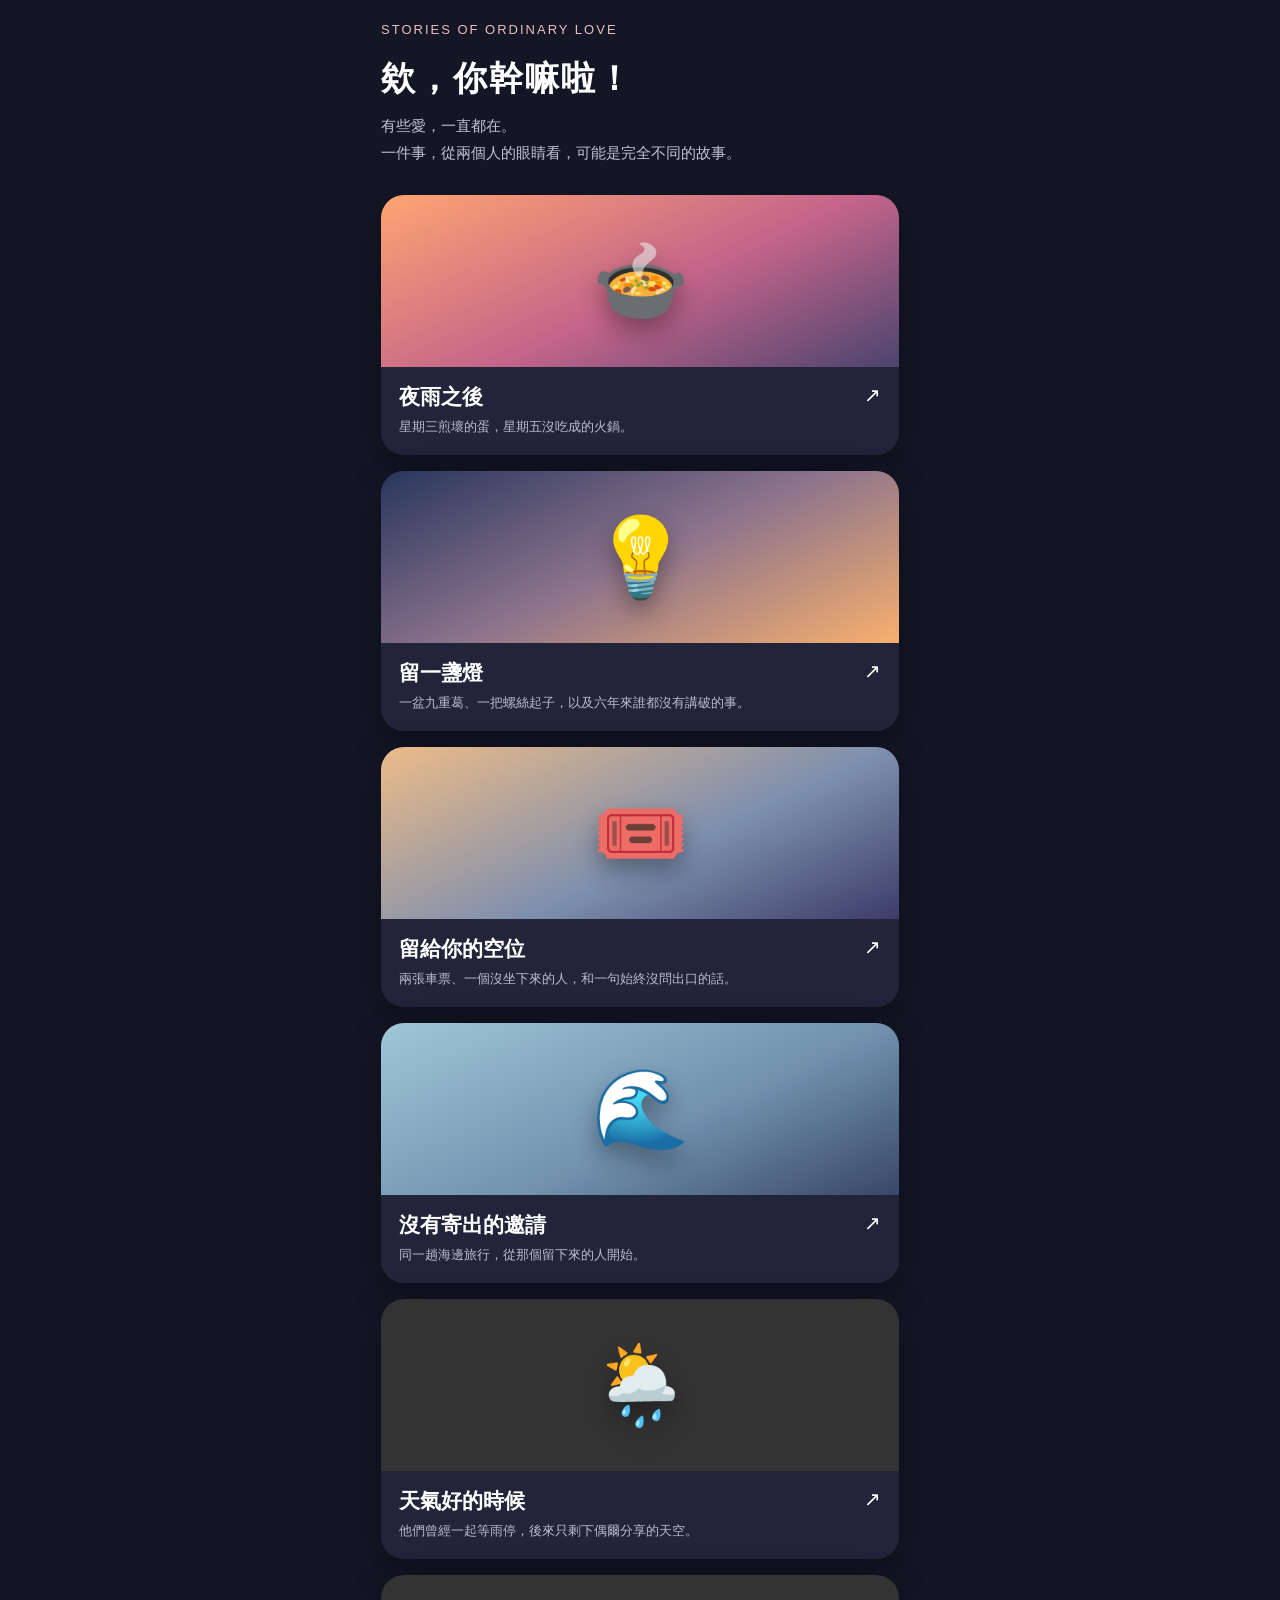
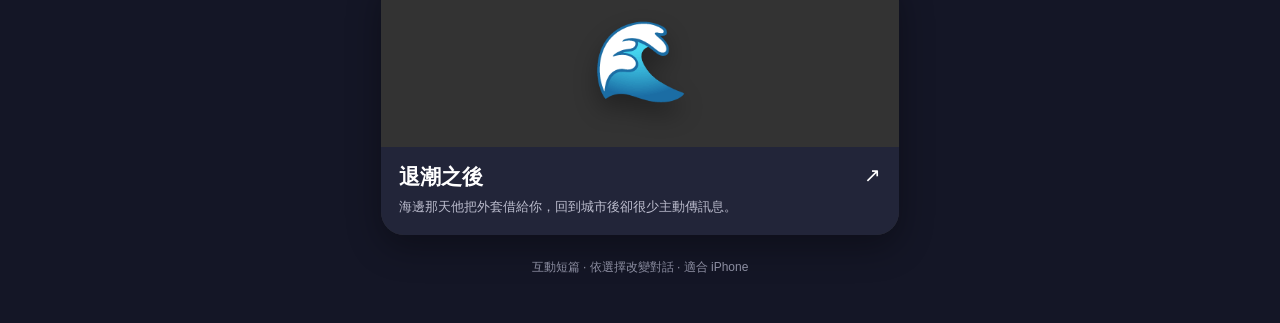
==== commit a12ba8e4: "Remove unsuccessful seventh story from public gallery" ====
--- a/index.html
+++ b/index.html
@@ -149,5 +149,4 @@
 }
 }}
 $('tiles').innerHTML=stories.map(s=>'<button class="tile" data-id="'+s.id+'"><div class="art '+s.id+'">'+s.emoji+'</div><div class="detail"><span class="arrow">↗</span><strong>'+s.name+'</strong><small>'+s.more+'</small></div></button>').join('');document.querySelectorAll('.tile').forEach(b=>b.onclick=()=>start(b.dataset.id));$('homebtn').onclick=home;const hash=location.hash.slice(1);if(stories.some(s=>s.id===hash))start(hash);
-$('tiles').insertAdjacentHTML('beforeend','<a class="tile" href="./chapter7.html" style="display:block;text-decoration:none"><div class="art" style="background:linear-gradient(155deg,#333b62,#8c789a 52%,#efb4a6);height:172px;display:grid;place-items:center;font-size:78px">📷</div><div class="detail"><span class="arrow">↗</span><strong>第八張照片</strong><small>第七篇 · 寫實攝影互動短篇</small></div></a>');
 </script></body></html>
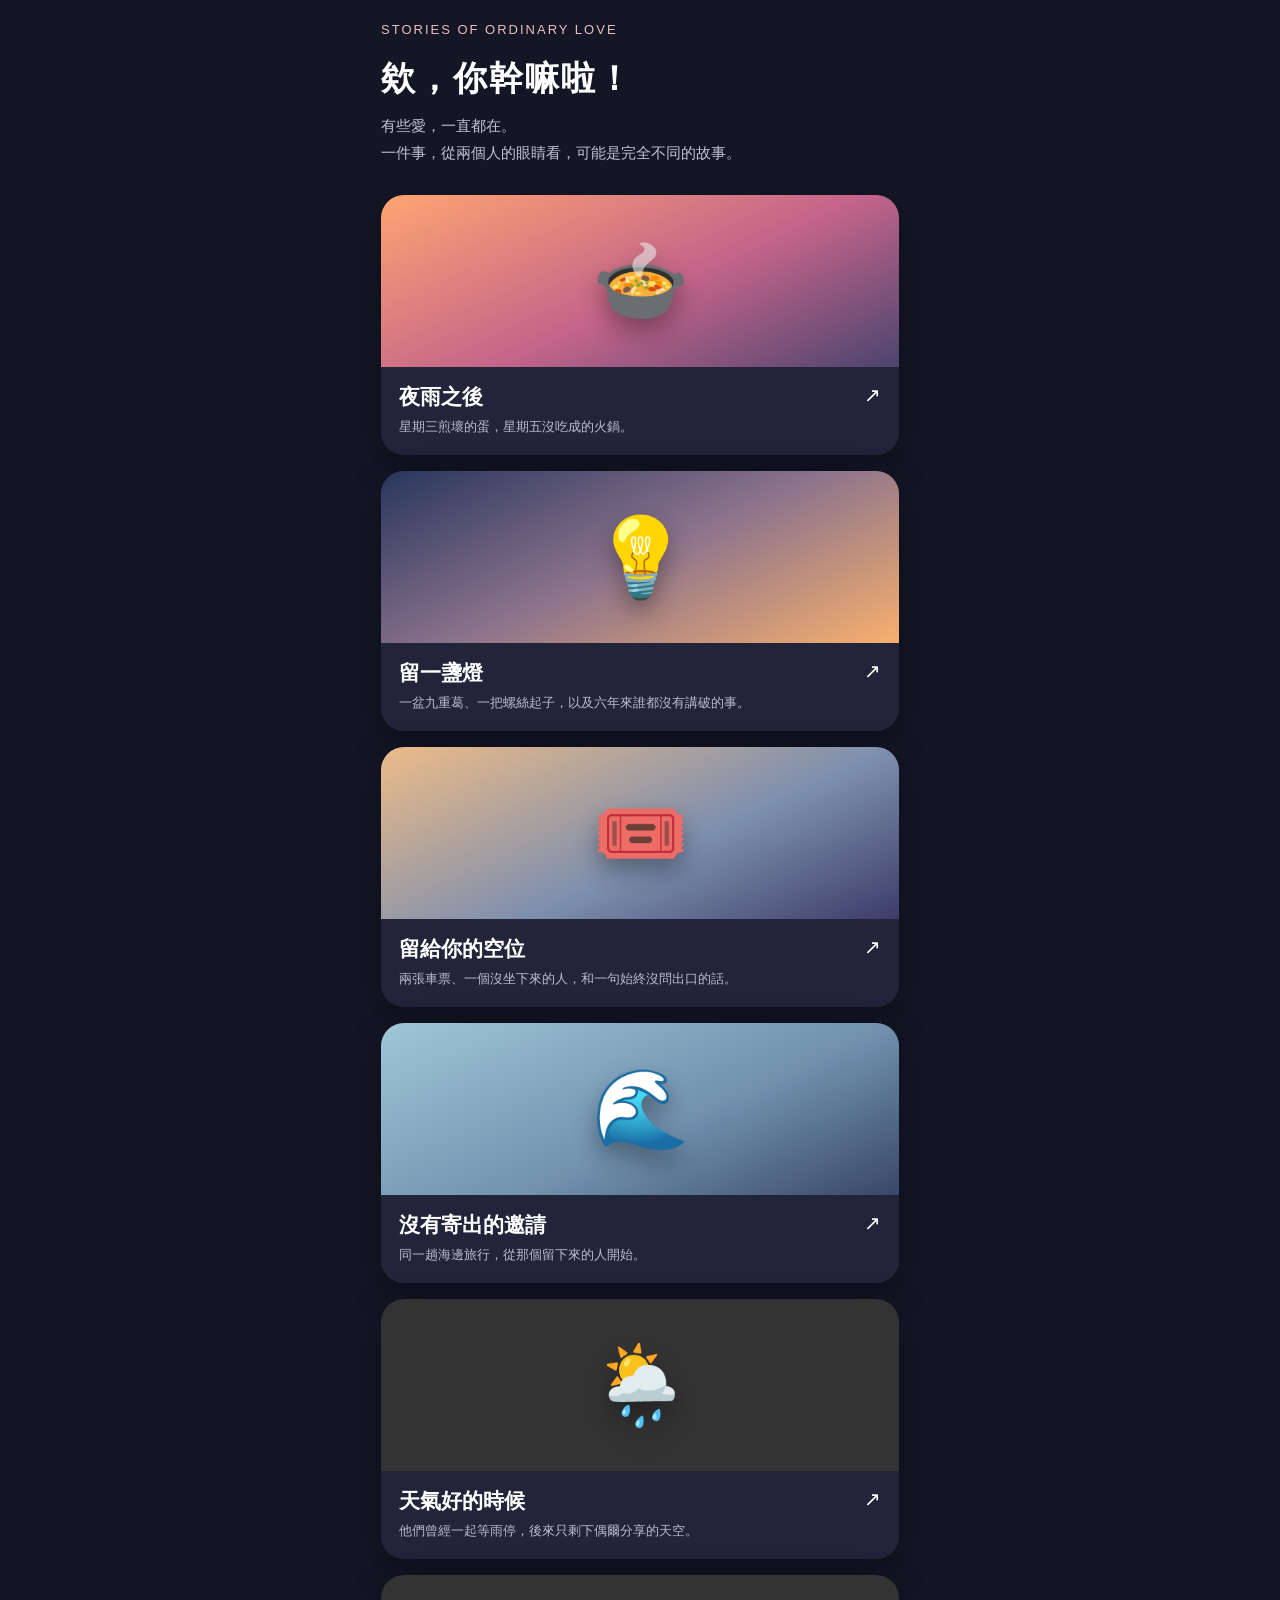
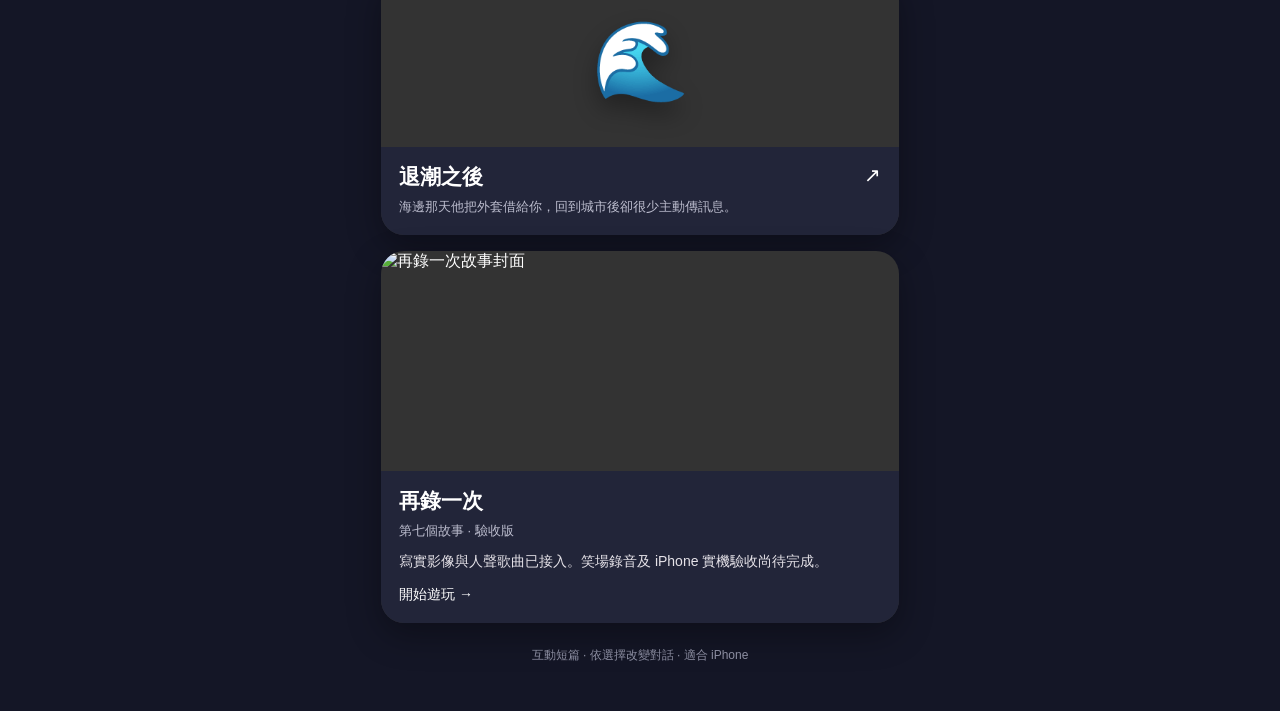
==== commit 6840542e: "Add seventh story entrance on gallery homepage, clearly labeled acceptance build" ====
--- a/index.html
+++ b/index.html
@@ -1,4 +1,4 @@
-<!doctype html><html lang="zh-Hant"><head><meta charset="utf-8"><meta name="viewport" content="width=device-width,initial-scale=1,viewport-fit=cover"><meta name="theme-color" content="#151728"><meta name="description" content="欸，你幹嘛啦！六篇關於日常、誤解、離別與愛的互動故事。"><title>欸，你幹嘛啦！｜互動故事館</title><style>
+<!doctype html><html lang="zh-Hant"><head><meta charset="utf-8"><meta name="viewport" content="width=device-width,initial-scale=1,viewport-fit=cover"><meta name="theme-color" content="#151728"><meta name="description" content="欸，你幹嘛啦！六篇完整互動故事，以及第七篇《再錄一次》驗收版。"><title>欸，你幹嘛啦！｜互動故事館</title><style>
 :root{font-family:-apple-system,BlinkMacSystemFont,"Noto Sans TC",sans-serif;color:#fff;--card:#25283e}*{box-sizing:border-box}body{margin:0;background:#141626;min-height:100dvh}.wrap{max-width:550px;margin:auto;min-height:100dvh;padding:env(safe-area-inset-top) 16px calc(35px + env(safe-area-inset-bottom))}button{font:inherit;cursor:pointer}.brand{font-size:13px;letter-spacing:2px;color:#eabebd;padding-top:22px}.lead{font-size:34px;letter-spacing:2px;line-height:1.25;margin:20px 0 12px}.sub{color:#c2c3d5;line-height:1.85;font-size:15px}.tiles{display:grid;gap:16px;margin-top:28px}.tile{border:0;text-align:left;width:100%;position:relative;overflow:hidden;border-radius:23px;padding:0;color:#fff;background:#333;box-shadow:0 12px 35px #0005}.tile .art{height:172px;display:grid;place-items:center;font-size:78px;position:relative;text-shadow:0 12px 25px #0005}.tile .detail{padding:16px 18px 19px;background:#222539}.tile strong{display:block;font-size:21px;margin-bottom:6px}.tile small{font-size:13px;color:#bbbccd}.tile .arrow{float:right;font-size:20px}.art.pot{background:linear-gradient(155deg,#ffa472,#c3648a 55%,#4b446e)}.art.light{background:linear-gradient(155deg,#28365d,#8c738c 50%,#f7b06e)}.art.seat{background:linear-gradient(155deg,#edbb88,#7d8fae 58%,#3c3c69)}.art.otherbank{background:linear-gradient(155deg,#9fc7d6,#7191af 58%,#394667)}.story{display:none}.nav{display:flex;align-items:center;justify-content:space-between;margin:18px 0 14px}.back{border:1px solid #ffffff45;border-radius:50px;padding:9px 15px;background:#ffffff12;color:#fff}.counter{color:#c8c2ce;font-size:13px}.sceneArt{height:auto;aspect-ratio:340/290;display:block;position:relative;border-radius:24px;overflow:hidden;background:#303955}.sceneArt svg{width:100%;height:100%;display:block}.story:has(.sceneArt.tide) .chapter{color:#f4c1bd;font-size:34px;letter-spacing:2px}.story:has(.sceneArt.tide) .choice{background:linear-gradient(120deg,#efb4b5,#b9b1cb);border:1px solid #ffe0d8;color:#29283a}.time{background:#292e48;border:1px solid #f8cbb949;border-radius:12px;padding:12px 15px!important;color:#ffe1c4!important;font-weight:700;font-size:14px!important;letter-spacing:.7px;line-height:1.4}.sceneArt.pot{background:radial-gradient(circle at 85% 15%,#ffe6bb55,transparent 40%),linear-gradient(150deg,#ae6174,#44334d 70%,#252e4b)}.sceneArt.light{background:radial-gradient(circle at 50% 50%,#ffc96b77,transparent 36%),linear-gradient(150deg,#30425d,#171e36 78%)}.sceneArt.seat{background:radial-gradient(circle at 25% 15%,#fff3bd88,transparent 48%),linear-gradient(145deg,#b79c9b,#40577a)}.sceneArt.otherbank{background:radial-gradient(circle at 25% 15%,#e9f4ff88,transparent 48%),linear-gradient(145deg,#83b6c6,#344a71)}.time{font-size:12px;color:#dfc3bc;letter-spacing:1px;margin:24px 0 7px}.chapter{font-size:27px;line-height:1.35;margin:0 0 14px}.prose{font-size:16px;line-height:1.9;white-space:pre-line;color:#f0edf4;margin-bottom:25px}.choices{display:grid;gap:10px}.choice{color:#25243a;text-align:left;background:#f8f1ed;padding:18px 17px;border:0;border-radius:15px;font-weight:600;line-height:1.5}.choice:active{transform:scale(.99);background:#e0ccdf}.scene-next{display:block;width:100%;padding:17px 20px;margin-top:12px;border:1px solid #d3b9b0aa;border-radius:15px;background:linear-gradient(110deg,#f3d1c0,#e7b4a4);color:#32283b;font-weight:700;text-align:left;font-size:16px}.scene-next:active{transform:scale(.99)}.ai-reply:empty{display:none}.ai-reply{white-space:pre-wrap;border-left-color:#e8b2ca}.author-note{margin:24px 0 24px;padding:18px 20px;border-radius:17px;background:#2c314b;border-left:4px solid #f2c0a6}.author-note .author-label{font-size:13px;font-weight:700;color:#f1cfba;letter-spacing:1px}.author-note p{font-size:15px;line-height:1.9;margin:12px 0 0;color:#f6edee}.note{font-size:13px;line-height:1.8;color:#a6a8c2;margin:18px 0}textarea{width:100%;background:#faf5f1;border:0;border-radius:14px;padding:16px;font:inherit;min-height:125px;resize:vertical;color:#302c40}.primary{display:block;width:100%;border:0;border-radius:50px;background:linear-gradient(100deg,#f3bdc6,#f6caab);padding:16px;font-weight:700;color:#34263c;margin-top:14px}.secondary{display:block;width:100%;border:1px solid #a9a5bf66;color:white;background:transparent;padding:13px;border-radius:50px;margin-top:12px}.quote{background:#f5e4dc;color:#332e40;padding:20px;border-radius:16px;white-space:pre-line;line-height:1.85}.reveal{background:#252a42;padding:19px;border-left:3px solid #ffd0aa;border-radius:12px;line-height:2;white-space:pre-line;margin-top:15px}.footer{text-align:center;color:#9294a8;font-size:12px;margin-top:24px}.hearts{font-size:24px;opacity:.9}progress{width:100%;height:4px;accent-color:#ffd2ad;margin:5px 0 15px}
 </style></head><body><main class="wrap"><section id="home"><div class="brand">STORIES OF ORDINARY LOVE</div><h1 class="lead">欸，你幹嘛啦！</h1><div class="sub">有些愛，一直都在。<br>一件事，從兩個人的眼睛看，可能是完全不同的故事。</div><div class="tiles" id="tiles"></div><p class="footer">互動短篇 · 依選擇改變對話 · 適合 iPhone</p></section><section class="story" id="story"><div class="nav"><button class="back" id="homebtn">← 故事館</button><span class="counter" id="count"></span></div><progress id="bar" max="100" value="0"></progress><div class="sceneArt" id="art"></div><div class="time" id="time"></div><h2 class="chapter" id="title"></h2><div class="prose" id="text"></div><div class="choices" id="choices"></div><div id="extra"></div><div class="note" id="footnote"></div></section></main>
 <script>
@@ -149,4 +149,13 @@
 }
 }}
 $('tiles').innerHTML=stories.map(s=>'<button class="tile" data-id="'+s.id+'"><div class="art '+s.id+'">'+s.emoji+'</div><div class="detail"><span class="arrow">↗</span><strong>'+s.name+'</strong><small>'+s.more+'</small></div></button>').join('');document.querySelectorAll('.tile').forEach(b=>b.onclick=()=>start(b.dataset.id));$('homebtn').onclick=home;const hash=location.hash.slice(1);if(stories.some(s=>s.id===hash))start(hash);
+
+const rerecordEntry=document.createElement('a');
+rerecordEntry.id='rerecord-entry';
+rerecordEntry.className='tile';
+rerecordEntry.href='https://love-stories-rerecord-test.onrender.com/';
+rerecordEntry.style.cssText='display:block;text-decoration:none';
+rerecordEntry.setAttribute('aria-label','第七個故事：再錄一次，驗收版');
+rerecordEntry.innerHTML='<img src="https://love-stories-rerecord-test.onrender.com/assets/01-fridge.webp" alt="再錄一次故事封面" loading="lazy" width="1024" height="1536" style="display:block;width:100%;height:220px;object-fit:cover;object-position:center 38%"><div class="detail"><strong>再錄一次</strong><small>第七個故事 · 驗收版</small><p style="font-size:14px;line-height:1.7;margin:10px 0 0;color:#e5e2e8">寫實影像與人聲歌曲已接入。笑場錄音及 iPhone 實機驗收尚待完成。</p><span style="display:block;margin-top:12px;font-size:14px">開始遊玩 →</span></div>';
+$('tiles').append(rerecordEntry);
 </script></body></html>
